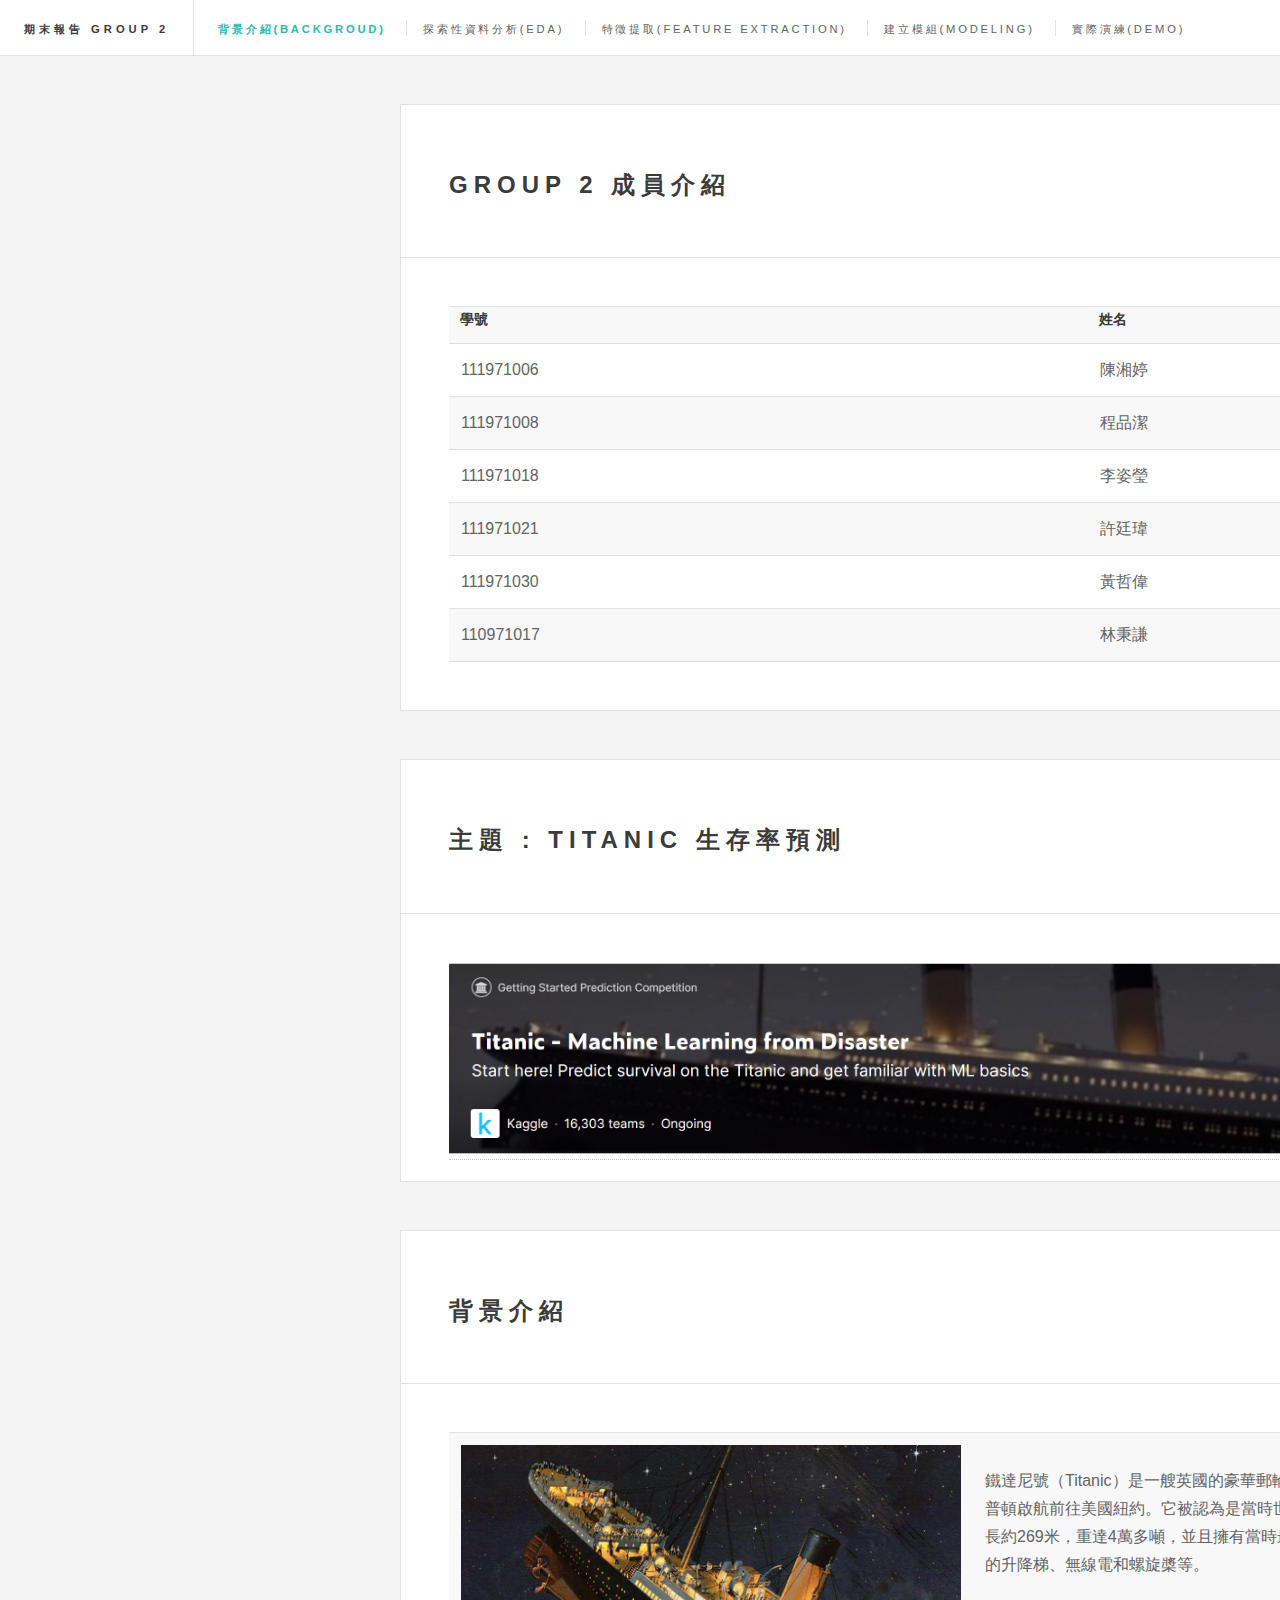
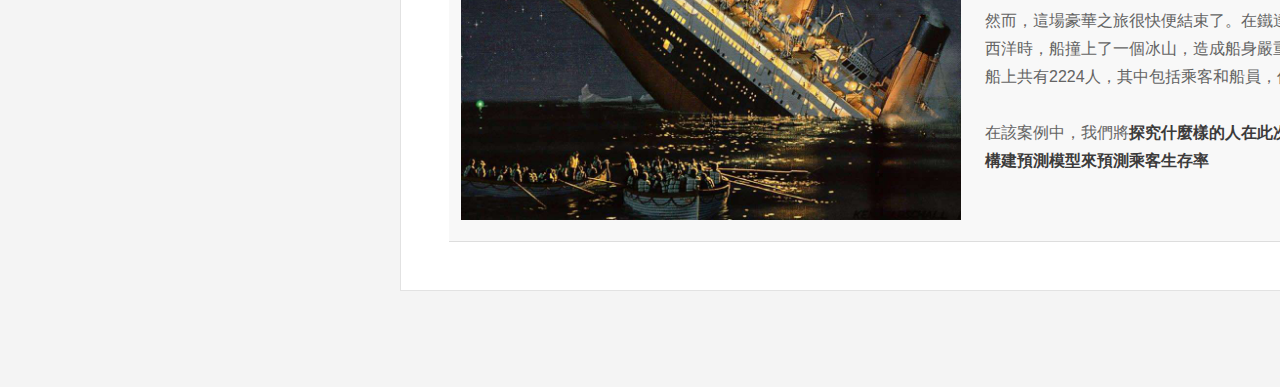
==== finalReport/index.html @ 17efcdc1 "temp save" ====
<!DOCTYPE HTML>
<!--
	Future Imperfect by HTML5 UP
	html5up.net | @ajlkn
	Free for personal and commercial use under the CCA 3.0 license (html5up.net/license)
	https://html5up.net/future-imperfect
-->
<html>
	<head>
		<title>Data Science Final Project</title>
		<meta charset="utf-8" />
		<meta name="viewport" content="width=device-width, initial-scale=1, user-scalable=no" />
		<link rel="stylesheet" href="assets/css/main.css" />
	</head>
	<body class="is-preload">
		<!-- Wrapper -->
			<div id="wrapper">
				<!-- Header -->
					<header id="header">
						<h1><a href="#">期末報告 Group 2</a></h1>
						<nav class="links">
							<ul>
								<li><a href="index.html" class="selected">背景介紹(Backgroud)</a></li>
								<li><a href="eda.html">探索性資料分析(EDA)</a></li>
								<li><a href="feature.html">特徵提取(Feature extraction)</a></li>
								<li><a href="model.html">建立模組(Modeling)</a></li>
								<li><a href="demo.html">實際演練(Demo)</a></li>
								<li><a href="reference.html">參考資料(Reference)</a></li>
							</ul>
						</nav>
					</header>
				<!-- Main -->
				<div id="main" style="margin-left: 22em;">
					<a name="Section1"></a>
					<article class="post">
						<header>
							<div class="title">
								<h2>Group 2 成員介紹</h2>
							</div>
						</header>
						<table>
							<tbody>
								<tr><th><b>學號</b></th><th><b>姓名</b></th></tr>
								<tr>
								<td>111971006</td>
								<td>陳湘婷</td>
								</tr>
								<tr>
								<td>111971008</td>
								<td>程品潔</td>
								</tr>
								<tr>
								<td>111971018</td>
								<td>李姿瑩</td>
								</tr>
								<tr>
								<td>111971021</td>
								<td>許廷瑋</td>
								</tr>
								<tr>
								<td>111971030</td>
								<td>黃哲偉</td>
								</tr>
								<tr>
								<td>110971017</td>
								<td>林秉謙</td>
								</tr>
							</tbody>
						</table>
					</article>
					<a name="Section2"></a>
					<article class="post">
						<header>
							<div class="title">
								<h2>主題 : Titanic 生存率預測</b></h2>
							</div>
						</header>
						<a href="https://www.kaggle.com/c/titanic/data"><img src="images/dataset.png" alt="" style="width: 100%;"/></a>
					</article>
					<a name="Section3"></a>
					<article class="post">
						<header>
							<div class="title">
								<h2>背景介紹</h2>
							</div>
						</header>
						<table style="border: 0px;">
							<tr>
								<td>
									<img src="images/titanic.jpg" alt="" style="width: 500px;"/>
								</td>
								<td style="vertical-align: middle;">
									<p>鐵達尼號（Titanic）是一艘英國的豪華郵輪，於1912年4月10日從英國南安普頓啟航前往美國紐約。它被認為是當時世界上最大、最先進的郵輪之一，長約269米，重達4萬多噸，並且擁有當時最先進的船舶技術，包括電力驅動的升降梯、無線電和螺旋槳等。<br/><br/>
										然而，這場豪華之旅很快便結束了。在鐵達尼號於4月14日深夜航行至北大西洋時，船撞上了一個冰山，造成船身嚴重受損，最終導致鐵達尼號沉沒。船上共有2224人，其中包括乘客和船員，但只有710人幸存下來。<br/><br/>
										在該案例中，我們將<b>探究什麼樣的人在此次海難中倖存的幾率更高，並通過構建預測模型來預測乘客生存率</b></p>
								</td>
							</tr>
						</table>
					</article>
				</div>
				<!-- Sidebar -->
				<section id="sidebar" style="position: fixed;left: 6em;">
					<!-- Posts List -->
						<section>
							<ul class="posts">
								<li>
									<article><header><h3><a href="#Section1">成員介紹</a></h3></header></article>
								</li>
								<li>
									<article><header><h3><a href="#Section2">主題</a></h3></header></article>
								</li>
								<li>
									<article><header><h3><a href="#Section3">背景介紹</a></h3></header></article>
								</li>
							</ul>
						</section>
				</section>
			</div>
	</body>

</html>
---- finalReport/assets/css/main.css ----
html, body, div, span, applet, object,
iframe, h1, h2, h3, h4, h5, h6, p, blockquote,
pre, a, abbr, acronym, address, big, cite,
code, del, dfn, em, img, ins, kbd, q, s, samp,
small, strike, strong, sub, sup, tt, var, b,
u, i, center, dl, dt, dd, ol, ul, li, fieldset,
form, label, legend, table, caption, tbody,
tfoot, thead, tr, th, td, article, aside,
canvas, details, embed, figure, figcaption,
footer, header, hgroup, menu, nav, output, ruby,
section, summary, time, mark, audio, video {
	margin: 0;
	padding: 0;
	border: 0;
	font-size: 100%;
	font: inherit;
	vertical-align: baseline;}

article, aside, details, figcaption, figure,
footer, header, hgroup, menu, nav, section {
	display: block;}

body {
	line-height: 1;
}

ol, ul {
	list-style: none;
}

blockquote, q {
	quotes: none;
}

	blockquote:before, blockquote:after, q:before, q:after {
		content: '';
		content: none;
	}

table {
	border-collapse: collapse;
	border-spacing: 0;
}

body {
	-webkit-text-size-adjust: none;
}

mark {
	background-color: transparent;
	color: inherit;
}

input::-moz-focus-inner {
	border: 0;
	padding: 0;
}

input, select, textarea {
	-moz-appearance: none;
	-webkit-appearance: none;
	-ms-appearance: none;
	appearance: none;
}

/* Basic */

	@-ms-viewport {
		width: device-width;
	}

	body {
		-ms-overflow-style: scrollbar;
	}

	@media screen and (max-width: 480px) {

		html, body {
			min-width: 320px;
		}

	}

	html {
		box-sizing: border-box;
	}

	*, *:before, *:after {
		box-sizing: inherit;
	}

	body {
		background: #f4f4f4;
	}

		body.is-preload *, body.is-preload *:before, body.is-preload *:after {
			-moz-animation: none !important;
			-webkit-animation: none !important;
			-ms-animation: none !important;
			animation: none !important;
			-moz-transition: none !important;
			-webkit-transition: none !important;
			-ms-transition: none !important;
			transition: none !important;
		}

/* Type */

	body, input, select, textarea {
		color: #646464;
		font-family: "Source Sans Pro", Helvetica, sans-serif;
		font-size: 14pt;
		font-weight: 400;
		line-height: 1.75;
	}

		@media screen and (max-width: 1680px) {

			body, input, select, textarea {
				font-size: 12pt;
			}

		}

		@media screen and (max-width: 1280px) {

			body, input, select, textarea {
				font-size: 12pt;
			}

		}

		@media screen and (max-width: 980px) {

			body, input, select, textarea {
				font-size: 12pt;
			}

		}

		@media screen and (max-width: 736px) {

			body, input, select, textarea {
				font-size: 12pt;
			}

		}

		@media screen and (max-width: 480px) {

			body, input, select, textarea {
				font-size: 12pt;
			}

		}

	a {
		-moz-transition: color 0.2s ease, border-bottom-color 0.2s ease;
		-webkit-transition: color 0.2s ease, border-bottom-color 0.2s ease;
		-ms-transition: color 0.2s ease, border-bottom-color 0.2s ease;
		transition: color 0.2s ease, border-bottom-color 0.2s ease;
		border-bottom: dotted 1px rgba(160, 160, 160, 0.65);
		color: inherit;
		text-decoration: none;
	}

		a:before {
			-moz-transition: color 0.2s ease;
			-webkit-transition: color 0.2s ease;
			-ms-transition: color 0.2s ease;
			transition: color 0.2s ease;
		}

		a:hover {
			border-bottom-color: transparent;
			color: #2ebaae !important;
		}

			a:hover:before {
				color: #2ebaae !important;
			}

	strong, b {
		color: #3c3b3b;
		font-weight: 700;
	}

	em, i {
		font-style: italic;
	}

	p {
		margin: 0 0 2em 0;
	}

	h1, h2, h3, h4, h5, h6 {
		color: #3c3b3b;
		font-family: "Raleway", Helvetica, sans-serif;
		font-weight: 800;
		letter-spacing: 0.25em;
		line-height: 1.65;
		margin: 0 0 1em 0;
		text-transform: uppercase;
	}

		h1 a, h2 a, h3 a, h4 a, h5 a, h6 a {
			color: inherit;
			border-bottom: 0;
		}

	h2 {
		font-size: 1.1em;
	}

	h3 {
		font-size: 0.9em;
	}

	h4 {
		font-size: 0.7em;
	}

	h5 {
		font-size: 0.7em;
	}

	h6 {
		font-size: 0.7em;
	}

	sub {
		font-size: 0.8em;
		position: relative;
		top: 0.5em;
	}

	sup {
		font-size: 0.8em;
		position: relative;
		top: -0.5em;
	}

	blockquote {
		border-left: solid 4px rgba(160, 160, 160, 0.3);
		font-style: italic;
		margin: 0 0 2em 0;
		padding: 0.5em 0 0.5em 2em;
	}

	code {
		background: rgba(160, 160, 160, 0.075);
		border: solid 1px rgba(160, 160, 160, 0.3);
		font-family: "Courier New", monospace;
		font-size: 0.9em;
		margin: 0 0.25em;
		padding: 0.25em 0.65em;
	}

	pre {
		-webkit-overflow-scrolling: touch;
		font-family: "Courier New", monospace;
		font-size: 0.9em;
		margin: 0 0 2em 0;
	}

		pre code {
			display: block;
			line-height: 1.75em;
			padding: 1em 1.5em;
			overflow-x: auto;
		}

	hr {
		border: 0;
		border-bottom: solid 1px rgba(160, 160, 160, 0.3);
		margin: 2em 0;
	}

		hr.major {
			margin: 3em 0;
		}

	.align-left {
		text-align: left;
	}

	.align-center {
		text-align: center;
	}

	.align-right {
		text-align: right;
	}

/* Row */

	.row {
		display: flex;
		flex-wrap: wrap;
		box-sizing: border-box;
		align-items: stretch;
	}

		.row > * {
			box-sizing: border-box;
		}

		.row.gtr-uniform > * > :last-child {
			margin-bottom: 0;
		}

		.row.aln-left {
			justify-content: flex-start;
		}

		.row.aln-center {
			justify-content: center;
		}

		.row.aln-right {
			justify-content: flex-end;
		}

		.row.aln-top {
			align-items: flex-start;
		}

		.row.aln-middle {
			align-items: center;
		}

		.row.aln-bottom {
			align-items: flex-end;
		}

		.row > .imp {
			order: -1;
		}

		.row > .col-1 {
			width: 8.33333%;
		}

		.row > .off-1 {
			margin-left: 8.33333%;
		}

		.row > .col-2 {
			width: 16.66667%;
		}

		.row > .off-2 {
			margin-left: 16.66667%;
		}

		.row > .col-3 {
			width: 25%;
		}

		.row > .off-3 {
			margin-left: 25%;
		}

		.row > .col-4 {
			width: 33.33333%;
		}

		.row > .off-4 {
			margin-left: 33.33333%;
		}

		.row > .col-5 {
			width: 41.66667%;
		}

		.row > .off-5 {
			margin-left: 41.66667%;
		}

		.row > .col-6 {
			width: 50%;
		}

		.row > .off-6 {
			margin-left: 50%;
		}

		.row > .col-7 {
			width: 58.33333%;
		}

		.row > .off-7 {
			margin-left: 58.33333%;
		}

		.row > .col-8 {
			width: 66.66667%;
		}

		.row > .off-8 {
			margin-left: 66.66667%;
		}

		.row > .col-9 {
			width: 75%;
		}

		.row > .off-9 {
			margin-left: 75%;
		}

		.row > .col-10 {
			width: 83.33333%;
		}

		.row > .off-10 {
			margin-left: 83.33333%;
		}

		.row > .col-11 {
			width: 91.66667%;
		}

		.row > .off-11 {
			margin-left: 91.66667%;
		}

		.row > .col-12 {
			width: 100%;
		}

		.row > .off-12 {
			margin-left: 100%;
		}

		.row.gtr-0 {
			margin-top: 0;
			margin-left: 0em;
		}

			.row.gtr-0 > * {
				padding: 0 0 0 0em;
			}

			.row.gtr-0.gtr-uniform {
				margin-top: 0em;
			}

				.row.gtr-0.gtr-uniform > * {
					padding-top: 0em;
				}

		.row.gtr-25 {
			margin-top: 0;
			margin-left: -0.25em;
		}

			.row.gtr-25 > * {
				padding: 0 0 0 0.25em;
			}

			.row.gtr-25.gtr-uniform {
				margin-top: -0.25em;
			}

				.row.gtr-25.gtr-uniform > * {
					padding-top: 0.25em;
				}

		.row.gtr-50 {
			margin-top: 0;
			margin-left: -0.5em;
		}

			.row.gtr-50 > * {
				padding: 0 0 0 0.5em;
			}

			.row.gtr-50.gtr-uniform {
				margin-top: -0.5em;
			}

				.row.gtr-50.gtr-uniform > * {
					padding-top: 0.5em;
				}

		.row {
			margin-top: 0;
			margin-left: -1em;
		}

			.row > * {
				padding: 0 0 0 1em;
			}

			.row.gtr-uniform {
				margin-top: -1em;
			}

				.row.gtr-uniform > * {
					padding-top: 1em;
				}

		.row.gtr-150 {
			margin-top: 0;
			margin-left: -1.5em;
		}

			.row.gtr-150 > * {
				padding: 0 0 0 1.5em;
			}

			.row.gtr-150.gtr-uniform {
				margin-top: -1.5em;
			}

				.row.gtr-150.gtr-uniform > * {
					padding-top: 1.5em;
				}

		.row.gtr-200 {
			margin-top: 0;
			margin-left: -2em;
		}

			.row.gtr-200 > * {
				padding: 0 0 0 2em;
			}

			.row.gtr-200.gtr-uniform {
				margin-top: -2em;
			}

				.row.gtr-200.gtr-uniform > * {
					padding-top: 2em;
				}

		@media screen and (max-width: 1680px) {

			.row {
				display: flex;
				flex-wrap: wrap;
				box-sizing: border-box;
				align-items: stretch;
			}

				.row > * {
					box-sizing: border-box;
				}

				.row.gtr-uniform > * > :last-child {
					margin-bottom: 0;
				}

				.row.aln-left {
					justify-content: flex-start;
				}

				.row.aln-center {
					justify-content: center;
				}

				.row.aln-right {
					justify-content: flex-end;
				}

				.row.aln-top {
					align-items: flex-start;
				}

				.row.aln-middle {
					align-items: center;
				}

				.row.aln-bottom {
					align-items: flex-end;
				}

				.row > .imp-xlarge {
					order: -1;
				}

				.row > .col-1-xlarge {
					width: 8.33333%;
				}

				.row > .off-1-xlarge {
					margin-left: 8.33333%;
				}

				.row > .col-2-xlarge {
					width: 16.66667%;
				}

				.row > .off-2-xlarge {
					margin-left: 16.66667%;
				}

				.row > .col-3-xlarge {
					width: 25%;
				}

				.row > .off-3-xlarge {
					margin-left: 25%;
				}

				.row > .col-4-xlarge {
					width: 33.33333%;
				}

				.row > .off-4-xlarge {
					margin-left: 33.33333%;
				}

				.row > .col-5-xlarge {
					width: 41.66667%;
				}

				.row > .off-5-xlarge {
					margin-left: 41.66667%;
				}

				.row > .col-6-xlarge {
					width: 50%;
				}

				.row > .off-6-xlarge {
					margin-left: 50%;
				}

				.row > .col-7-xlarge {
					width: 58.33333%;
				}

				.row > .off-7-xlarge {
					margin-left: 58.33333%;
				}

				.row > .col-8-xlarge {
					width: 66.66667%;
				}

				.row > .off-8-xlarge {
					margin-left: 66.66667%;
				}

				.row > .col-9-xlarge {
					width: 75%;
				}

				.row > .off-9-xlarge {
					margin-left: 75%;
				}

				.row > .col-10-xlarge {
					width: 83.33333%;
				}

				.row > .off-10-xlarge {
					margin-left: 83.33333%;
				}

				.row > .col-11-xlarge {
					width: 91.66667%;
				}

				.row > .off-11-xlarge {
					margin-left: 91.66667%;
				}

				.row > .col-12-xlarge {
					width: 100%;
				}

				.row > .off-12-xlarge {
					margin-left: 100%;
				}

				.row.gtr-0 {
					margin-top: 0;
					margin-left: 0em;
				}

					.row.gtr-0 > * {
						padding: 0 0 0 0em;
					}

					.row.gtr-0.gtr-uniform {
						margin-top: 0em;
					}

						.row.gtr-0.gtr-uniform > * {
							padding-top: 0em;
						}

				.row.gtr-25 {
					margin-top: 0;
					margin-left: -0.25em;
				}

					.row.gtr-25 > * {
						padding: 0 0 0 0.25em;
					}

					.row.gtr-25.gtr-uniform {
						margin-top: -0.25em;
					}

						.row.gtr-25.gtr-uniform > * {
							padding-top: 0.25em;
						}

				.row.gtr-50 {
					margin-top: 0;
					margin-left: -0.5em;
				}

					.row.gtr-50 > * {
						padding: 0 0 0 0.5em;
					}

					.row.gtr-50.gtr-uniform {
						margin-top: -0.5em;
					}

						.row.gtr-50.gtr-uniform > * {
							padding-top: 0.5em;
						}

				.row {
					margin-top: 0;
					margin-left: -1em;
				}

					.row > * {
						padding: 0 0 0 1em;
					}

					.row.gtr-uniform {
						margin-top: -1em;
					}

						.row.gtr-uniform > * {
							padding-top: 1em;
						}

				.row.gtr-150 {
					margin-top: 0;
					margin-left: -1.5em;
				}

					.row.gtr-150 > * {
						padding: 0 0 0 1.5em;
					}

					.row.gtr-150.gtr-uniform {
						margin-top: -1.5em;
					}

						.row.gtr-150.gtr-uniform > * {
							padding-top: 1.5em;
						}

				.row.gtr-200 {
					margin-top: 0;
					margin-left: -2em;
				}

					.row.gtr-200 > * {
						padding: 0 0 0 2em;
					}

					.row.gtr-200.gtr-uniform {
						margin-top: -2em;
					}

						.row.gtr-200.gtr-uniform > * {
							padding-top: 2em;
						}

		}

		@media screen and (max-width: 1280px) {

			.row {
				display: flex;
				flex-wrap: wrap;
				box-sizing: border-box;
				align-items: stretch;
			}

				.row > * {
					box-sizing: border-box;
				}

				.row.gtr-uniform > * > :last-child {
					margin-bottom: 0;
				}

				.row.aln-left {
					justify-content: flex-start;
				}

				.row.aln-center {
					justify-content: center;
				}

				.row.aln-right {
					justify-content: flex-end;
				}

				.row.aln-top {
					align-items: flex-start;
				}

				.row.aln-middle {
					align-items: center;
				}

				.row.aln-bottom {
					align-items: flex-end;
				}

				.row > .imp-large {
					order: -1;
				}

				.row > .col-1-large {
					width: 8.33333%;
				}

				.row > .off-1-large {
					margin-left: 8.33333%;
				}

				.row > .col-2-large {
					width: 16.66667%;
				}

				.row > .off-2-large {
					margin-left: 16.66667%;
				}

				.row > .col-3-large {
					width: 25%;
				}

				.row > .off-3-large {
					margin-left: 25%;
				}

				.row > .col-4-large {
					width: 33.33333%;
				}

				.row > .off-4-large {
					margin-left: 33.33333%;
				}

				.row > .col-5-large {
					width: 41.66667%;
				}

				.row > .off-5-large {
					margin-left: 41.66667%;
				}

				.row > .col-6-large {
					width: 50%;
				}

				.row > .off-6-large {
					margin-left: 50%;
				}

				.row > .col-7-large {
					width: 58.33333%;
				}

				.row > .off-7-large {
					margin-left: 58.33333%;
				}

				.row > .col-8-large {
					width: 66.66667%;
				}

				.row > .off-8-large {
					margin-left: 66.66667%;
				}

				.row > .col-9-large {
					width: 75%;
				}

				.row > .off-9-large {
					margin-left: 75%;
				}

				.row > .col-10-large {
					width: 83.33333%;
				}

				.row > .off-10-large {
					margin-left: 83.33333%;
				}

				.row > .col-11-large {
					width: 91.66667%;
				}

				.row > .off-11-large {
					margin-left: 91.66667%;
				}

				.row > .col-12-large {
					width: 100%;
				}

				.row > .off-12-large {
					margin-left: 100%;
				}

				.row.gtr-0 {
					margin-top: 0;
					margin-left: 0em;
				}

					.row.gtr-0 > * {
						padding: 0 0 0 0em;
					}

					.row.gtr-0.gtr-uniform {
						margin-top: 0em;
					}

						.row.gtr-0.gtr-uniform > * {
							padding-top: 0em;
						}

				.row.gtr-25 {
					margin-top: 0;
					margin-left: -0.25em;
				}

					.row.gtr-25 > * {
						padding: 0 0 0 0.25em;
					}

					.row.gtr-25.gtr-uniform {
						margin-top: -0.25em;
					}

						.row.gtr-25.gtr-uniform > * {
							padding-top: 0.25em;
						}

				.row.gtr-50 {
					margin-top: 0;
					margin-left: -0.5em;
				}

					.row.gtr-50 > * {
						padding: 0 0 0 0.5em;
					}

					.row.gtr-50.gtr-uniform {
						margin-top: -0.5em;
					}

						.row.gtr-50.gtr-uniform > * {
							padding-top: 0.5em;
						}

				.row {
					margin-top: 0;
					margin-left: -1em;
				}

					.row > * {
						padding: 0 0 0 1em;
					}

					.row.gtr-uniform {
						margin-top: -1em;
					}

						.row.gtr-uniform > * {
							padding-top: 1em;
						}

				.row.gtr-150 {
					margin-top: 0;
					margin-left: -1.5em;
				}

					.row.gtr-150 > * {
						padding: 0 0 0 1.5em;
					}

					.row.gtr-150.gtr-uniform {
						margin-top: -1.5em;
					}

						.row.gtr-150.gtr-uniform > * {
							padding-top: 1.5em;
						}

				.row.gtr-200 {
					margin-top: 0;
					margin-left: -2em;
				}

					.row.gtr-200 > * {
						padding: 0 0 0 2em;
					}

					.row.gtr-200.gtr-uniform {
						margin-top: -2em;
					}

						.row.gtr-200.gtr-uniform > * {
							padding-top: 2em;
						}

		}

		@media screen and (max-width: 980px) {

			.row {
				display: flex;
				flex-wrap: wrap;
				box-sizing: border-box;
				align-items: stretch;
			}

				.row > * {
					box-sizing: border-box;
				}

				.row.gtr-uniform > * > :last-child {
					margin-bottom: 0;
				}

				.row.aln-left {
					justify-content: flex-start;
				}

				.row.aln-center {
					justify-content: center;
				}

				.row.aln-right {
					justify-content: flex-end;
				}

				.row.aln-top {
					align-items: flex-start;
				}

				.row.aln-middle {
					align-items: center;
				}

				.row.aln-bottom {
					align-items: flex-end;
				}

				.row > .imp-medium {
					order: -1;
				}

				.row > .col-1-medium {
					width: 8.33333%;
				}

				.row > .off-1-medium {
					margin-left: 8.33333%;
				}

				.row > .col-2-medium {
					width: 16.66667%;
				}

				.row > .off-2-medium {
					margin-left: 16.66667%;
				}

				.row > .col-3-medium {
					width: 25%;
				}

				.row > .off-3-medium {
					margin-left: 25%;
				}

				.row > .col-4-medium {
					width: 33.33333%;
				}

				.row > .off-4-medium {
					margin-left: 33.33333%;
				}

				.row > .col-5-medium {
					width: 41.66667%;
				}

				.row > .off-5-medium {
					margin-left: 41.66667%;
				}

				.row > .col-6-medium {
					width: 50%;
				}

				.row > .off-6-medium {
					margin-left: 50%;
				}

				.row > .col-7-medium {
					width: 58.33333%;
				}

				.row > .off-7-medium {
					margin-left: 58.33333%;
				}

				.row > .col-8-medium {
					width: 66.66667%;
				}

				.row > .off-8-medium {
					margin-left: 66.66667%;
				}

				.row > .col-9-medium {
					width: 75%;
				}

				.row > .off-9-medium {
					margin-left: 75%;
				}

				.row > .col-10-medium {
					width: 83.33333%;
				}

				.row > .off-10-medium {
					margin-left: 83.33333%;
				}

				.row > .col-11-medium {
					width: 91.66667%;
				}

				.row > .off-11-medium {
					margin-left: 91.66667%;
				}

				.row > .col-12-medium {
					width: 100%;
				}

				.row > .off-12-medium {
					margin-left: 100%;
				}

				.row.gtr-0 {
					margin-top: 0;
					margin-left: 0em;
				}

					.row.gtr-0 > * {
						padding: 0 0 0 0em;
					}

					.row.gtr-0.gtr-uniform {
						margin-top: 0em;
					}

						.row.gtr-0.gtr-uniform > * {
							padding-top: 0em;
						}

				.row.gtr-25 {
					margin-top: 0;
					margin-left: -0.25em;
				}

					.row.gtr-25 > * {
						padding: 0 0 0 0.25em;
					}

					.row.gtr-25.gtr-uniform {
						margin-top: -0.25em;
					}

						.row.gtr-25.gtr-uniform > * {
							padding-top: 0.25em;
						}

				.row.gtr-50 {
					margin-top: 0;
					margin-left: -0.5em;
				}

					.row.gtr-50 > * {
						padding: 0 0 0 0.5em;
					}

					.row.gtr-50.gtr-uniform {
						margin-top: -0.5em;
					}

						.row.gtr-50.gtr-uniform > * {
							padding-top: 0.5em;
						}

				.row {
					margin-top: 0;
					margin-left: -1em;
				}

					.row > * {
						padding: 0 0 0 1em;
					}

					.row.gtr-uniform {
						margin-top: -1em;
					}

						.row.gtr-uniform > * {
							padding-top: 1em;
						}

				.row.gtr-150 {
					margin-top: 0;
					margin-left: -1.5em;
				}

					.row.gtr-150 > * {
						padding: 0 0 0 1.5em;
					}

					.row.gtr-150.gtr-uniform {
						margin-top: -1.5em;
					}

						.row.gtr-150.gtr-uniform > * {
							padding-top: 1.5em;
						}

				.row.gtr-200 {
					margin-top: 0;
					margin-left: -2em;
				}

					.row.gtr-200 > * {
						padding: 0 0 0 2em;
					}

					.row.gtr-200.gtr-uniform {
						margin-top: -2em;
					}

						.row.gtr-200.gtr-uniform > * {
							padding-top: 2em;
						}

		}

		@media screen and (max-width: 736px) {

			.row {
				display: flex;
				flex-wrap: wrap;
				box-sizing: border-box;
				align-items: stretch;
			}

				.row > * {
					box-sizing: border-box;
				}

				.row.gtr-uniform > * > :last-child {
					margin-bottom: 0;
				}

				.row.aln-left {
					justify-content: flex-start;
				}

				.row.aln-center {
					justify-content: center;
				}

				.row.aln-right {
					justify-content: flex-end;
				}

				.row.aln-top {
					align-items: flex-start;
				}

				.row.aln-middle {
					align-items: center;
				}

				.row.aln-bottom {
					align-items: flex-end;
				}

				.row > .imp-small {
					order: -1;
				}

				.row > .col-1-small {
					width: 8.33333%;
				}

				.row > .off-1-small {
					margin-left: 8.33333%;
				}

				.row > .col-2-small {
					width: 16.66667%;
				}

				.row > .off-2-small {
					margin-left: 16.66667%;
				}

				.row > .col-3-small {
					width: 25%;
				}

				.row > .off-3-small {
					margin-left: 25%;
				}

				.row > .col-4-small {
					width: 33.33333%;
				}

				.row > .off-4-small {
					margin-left: 33.33333%;
				}

				.row > .col-5-small {
					width: 41.66667%;
				}

				.row > .off-5-small {
					margin-left: 41.66667%;
				}

				.row > .col-6-small {
					width: 50%;
				}

				.row > .off-6-small {
					margin-left: 50%;
				}

				.row > .col-7-small {
					width: 58.33333%;
				}

				.row > .off-7-small {
					margin-left: 58.33333%;
				}

				.row > .col-8-small {
					width: 66.66667%;
				}

				.row > .off-8-small {
					margin-left: 66.66667%;
				}

				.row > .col-9-small {
					width: 75%;
				}

				.row > .off-9-small {
					margin-left: 75%;
				}

				.row > .col-10-small {
					width: 83.33333%;
				}

				.row > .off-10-small {
					margin-left: 83.33333%;
				}

				.row > .col-11-small {
					width: 91.66667%;
				}

				.row > .off-11-small {
					margin-left: 91.66667%;
				}

				.row > .col-12-small {
					width: 100%;
				}

				.row > .off-12-small {
					margin-left: 100%;
				}

				.row.gtr-0 {
					margin-top: 0;
					margin-left: 0em;
				}

					.row.gtr-0 > * {
						padding: 0 0 0 0em;
					}

					.row.gtr-0.gtr-uniform {
						margin-top: 0em;
					}

						.row.gtr-0.gtr-uniform > * {
							padding-top: 0em;
						}

				.row.gtr-25 {
					margin-top: 0;
					margin-left: -0.25em;
				}

					.row.gtr-25 > * {
						padding: 0 0 0 0.25em;
					}

					.row.gtr-25.gtr-uniform {
						margin-top: -0.25em;
					}

						.row.gtr-25.gtr-uniform > * {
							padding-top: 0.25em;
						}

				.row.gtr-50 {
					margin-top: 0;
					margin-left: -0.5em;
				}

					.row.gtr-50 > * {
						padding: 0 0 0 0.5em;
					}

					.row.gtr-50.gtr-uniform {
						margin-top: -0.5em;
					}

						.row.gtr-50.gtr-uniform > * {
							padding-top: 0.5em;
						}

				.row {
					margin-top: 0;
					margin-left: -1em;
				}

					.row > * {
						padding: 0 0 0 1em;
					}

					.row.gtr-uniform {
						margin-top: -1em;
					}

						.row.gtr-uniform > * {
							padding-top: 1em;
						}

				.row.gtr-150 {
					margin-top: 0;
					margin-left: -1.5em;
				}

					.row.gtr-150 > * {
						padding: 0 0 0 1.5em;
					}

					.row.gtr-150.gtr-uniform {
						margin-top: -1.5em;
					}

						.row.gtr-150.gtr-uniform > * {
							padding-top: 1.5em;
						}

				.row.gtr-200 {
					margin-top: 0;
					margin-left: -2em;
				}

					.row.gtr-200 > * {
						padding: 0 0 0 2em;
					}

					.row.gtr-200.gtr-uniform {
						margin-top: -2em;
					}

						.row.gtr-200.gtr-uniform > * {
							padding-top: 2em;
						}

		}

		@media screen and (max-width: 480px) {

			.row {
				display: flex;
				flex-wrap: wrap;
				box-sizing: border-box;
				align-items: stretch;
			}

				.row > * {
					box-sizing: border-box;
				}

				.row.gtr-uniform > * > :last-child {
					margin-bottom: 0;
				}

				.row.aln-left {
					justify-content: flex-start;
				}

				.row.aln-center {
					justify-content: center;
				}

				.row.aln-right {
					justify-content: flex-end;
				}

				.row.aln-top {
					align-items: flex-start;
				}

				.row.aln-middle {
					align-items: center;
				}

				.row.aln-bottom {
					align-items: flex-end;
				}

				.row > .imp-xsmall {
					order: -1;
				}

				.row > .col-1-xsmall {
					width: 8.33333%;
				}

				.row > .off-1-xsmall {
					margin-left: 8.33333%;
				}

				.row > .col-2-xsmall {
					width: 16.66667%;
				}

				.row > .off-2-xsmall {
					margin-left: 16.66667%;
				}

				.row > .col-3-xsmall {
					width: 25%;
				}

				.row > .off-3-xsmall {
					margin-left: 25%;
				}

				.row > .col-4-xsmall {
					width: 33.33333%;
				}

				.row > .off-4-xsmall {
					margin-left: 33.33333%;
				}

				.row > .col-5-xsmall {
					width: 41.66667%;
				}

				.row > .off-5-xsmall {
					margin-left: 41.66667%;
				}

				.row > .col-6-xsmall {
					width: 50%;
				}

				.row > .off-6-xsmall {
					margin-left: 50%;
				}

				.row > .col-7-xsmall {
					width: 58.33333%;
				}

				.row > .off-7-xsmall {
					margin-left: 58.33333%;
				}

				.row > .col-8-xsmall {
					width: 66.66667%;
				}

				.row > .off-8-xsmall {
					margin-left: 66.66667%;
				}

				.row > .col-9-xsmall {
					width: 75%;
				}

				.row > .off-9-xsmall {
					margin-left: 75%;
				}

				.row > .col-10-xsmall {
					width: 83.33333%;
				}

				.row > .off-10-xsmall {
					margin-left: 83.33333%;
				}

				.row > .col-11-xsmall {
					width: 91.66667%;
				}

				.row > .off-11-xsmall {
					margin-left: 91.66667%;
				}

				.row > .col-12-xsmall {
					width: 100%;
				}

				.row > .off-12-xsmall {
					margin-left: 100%;
				}

				.row.gtr-0 {
					margin-top: 0;
					margin-left: 0em;
				}

					.row.gtr-0 > * {
						padding: 0 0 0 0em;
					}

					.row.gtr-0.gtr-uniform {
						margin-top: 0em;
					}

						.row.gtr-0.gtr-uniform > * {
							padding-top: 0em;
						}

				.row.gtr-25 {
					margin-top: 0;
					margin-left: -0.25em;
				}

					.row.gtr-25 > * {
						padding: 0 0 0 0.25em;
					}

					.row.gtr-25.gtr-uniform {
						margin-top: -0.25em;
					}

						.row.gtr-25.gtr-uniform > * {
							padding-top: 0.25em;
						}

				.row.gtr-50 {
					margin-top: 0;
					margin-left: -0.5em;
				}

					.row.gtr-50 > * {
						padding: 0 0 0 0.5em;
					}

					.row.gtr-50.gtr-uniform {
						margin-top: -0.5em;
					}

						.row.gtr-50.gtr-uniform > * {
							padding-top: 0.5em;
						}

				.row {
					margin-top: 0;
					margin-left: -1em;
				}

					.row > * {
						padding: 0 0 0 1em;
					}

					.row.gtr-uniform {
						margin-top: -1em;
					}

						.row.gtr-uniform > * {
							padding-top: 1em;
						}

				.row.gtr-150 {
					margin-top: 0;
					margin-left: -1.5em;
				}

					.row.gtr-150 > * {
						padding: 0 0 0 1.5em;
					}

					.row.gtr-150.gtr-uniform {
						margin-top: -1.5em;
					}

						.row.gtr-150.gtr-uniform > * {
							padding-top: 1.5em;
						}

				.row.gtr-200 {
					margin-top: 0;
					margin-left: -2em;
				}

					.row.gtr-200 > * {
						padding: 0 0 0 2em;
					}

					.row.gtr-200.gtr-uniform {
						margin-top: -2em;
					}

						.row.gtr-200.gtr-uniform > * {
							padding-top: 2em;
						}

		}

/* Author */

	.author {
		display: -moz-flex;
		display: -webkit-flex;
		display: -ms-flex;
		display: flex;
		-moz-flex-direction: row;
		-webkit-flex-direction: row;
		-ms-flex-direction: row;
		flex-direction: row;
		-moz-align-items: center;
		-webkit-align-items: center;
		-ms-align-items: center;
		align-items: center;
		-moz-justify-content: -moz-flex-end;
		-webkit-justify-content: -webkit-flex-end;
		-ms-justify-content: -ms-flex-end;
		justify-content: flex-end;
		border-bottom: 0;
		font-family: "Raleway", Helvetica, sans-serif;
		font-size: 0.6em;
		font-weight: 400;
		letter-spacing: 0.25em;
		text-transform: uppercase;
		white-space: nowrap;
	}

		.author .name {
			-moz-transition: border-bottom-color 0.2s ease;
			-webkit-transition: border-bottom-color 0.2s ease;
			-ms-transition: border-bottom-color 0.2s ease;
			transition: border-bottom-color 0.2s ease;
			border-bottom: dotted 1px rgba(160, 160, 160, 0.65);
			display: block;
			margin: 0 1.5em 0 0;
		}

		.author img {
			border-radius: 100%;
			display: block;
			width: 4em;
		}

		.author:hover .name {
			border-bottom-color: transparent;
		}

/* Blurb */

	.blurb h2 {
		font-size: 0.8em;
		margin: 0 0 1.5em 0;
	}

	.blurb h3 {
		font-size: 0.7em;
	}

	.blurb p {
		font-size: 0.9em;
	}

/* Box */

	.box {
		border: solid 1px rgba(160, 160, 160, 0.3);
		margin-bottom: 2em;
		padding: 1.5em;
	}

		.box > :last-child,
		.box > :last-child > :last-child,
		.box > :last-child > :last-child > :last-child {
			margin-bottom: 0;
		}

		.box.alt {
			border: 0;
			border-radius: 0;
			padding: 0;
		}

/* Button */

	input[type="submit"],
	input[type="reset"],
	input[type="button"],
	button,
	.button {
		-moz-appearance: none;
		-webkit-appearance: none;
		-ms-appearance: none;
		appearance: none;
		-moz-transition: background-color 0.2s ease, box-shadow 0.2s ease, color 0.2s ease;
		-webkit-transition: background-color 0.2s ease, box-shadow 0.2s ease, color 0.2s ease;
		-ms-transition: background-color 0.2s ease, box-shadow 0.2s ease, color 0.2s ease;
		transition: background-color 0.2s ease, box-shadow 0.2s ease, color 0.2s ease;
		background-color: transparent;
		border: 0;
		box-shadow: inset 0 0 0 1px rgba(160, 160, 160, 0.3);
		color: #3c3b3b !important;
		cursor: pointer;
		display: inline-block;
		font-family: "Raleway", Helvetica, sans-serif;
		font-size: 0.6em;
		font-weight: 800;
		height: 4.8125em;
		letter-spacing: 0.25em;
		line-height: 4.8125em;
		padding: 0 2.5em;
		text-align: center;
		text-decoration: none;
		text-transform: uppercase;
		white-space: nowrap;
	}

		input[type="submit"]:hover,
		input[type="reset"]:hover,
		input[type="button"]:hover,
		button:hover,
		.button:hover {
			box-shadow: inset 0 0 0 1px #2ebaae;
			color: #2ebaae !important;
		}

			input[type="submit"]:hover:active,
			input[type="reset"]:hover:active,
			input[type="button"]:hover:active,
			button:hover:active,
			.button:hover:active {
				background-color: rgba(46, 186, 174, 0.05);
			}

		input[type="submit"]:before, input[type="submit"]:after,
		input[type="reset"]:before,
		input[type="reset"]:after,
		input[type="button"]:before,
		input[type="button"]:after,
		button:before,
		button:after,
		.button:before,
		.button:after {
			color: #aaaaaa;
			position: relative;
		}

		input[type="submit"]:before,
		input[type="reset"]:before,
		input[type="button"]:before,
		button:before,
		.button:before {
			left: -1em;
			padding: 0 0 0 0.75em;
		}

		input[type="submit"]:after,
		input[type="reset"]:after,
		input[type="button"]:after,
		button:after,
		.button:after {
			left: 1em;
			padding: 0 0.75em 0 0;
		}

		input[type="submit"].fit,
		input[type="reset"].fit,
		input[type="button"].fit,
		button.fit,
		.button.fit {
			width: 100%;
		}

		input[type="submit"].large,
		input[type="reset"].large,
		input[type="button"].large,
		button.large,
		.button.large {
			font-size: 0.7em;
			padding: 0 3em;
		}

		input[type="submit"].small,
		input[type="reset"].small,
		input[type="button"].small,
		button.small,
		.button.small {
			font-size: 0.5em;
		}

		input[type="submit"].disabled, input[type="submit"]:disabled,
		input[type="reset"].disabled,
		input[type="reset"]:disabled,
		input[type="button"].disabled,
		input[type="button"]:disabled,
		button.disabled,
		button:disabled,
		.button.disabled,
		.button:disabled {
			pointer-events: none;
			color: rgba(160, 160, 160, 0.3) !important;
		}

			input[type="submit"].disabled:before, input[type="submit"]:disabled:before,
			input[type="reset"].disabled:before,
			input[type="reset"]:disabled:before,
			input[type="button"].disabled:before,
			input[type="button"]:disabled:before,
			button.disabled:before,
			button:disabled:before,
			.button.disabled:before,
			.button:disabled:before {
				color: rgba(160, 160, 160, 0.3) !important;
			}

/* Form */

	form {
		margin: 0 0 2em 0;
	}

		form.search {
			text-decoration: none;
			position: relative;
		}

			form.search:before {
				-moz-osx-font-smoothing: grayscale;
				-webkit-font-smoothing: antialiased;
				display: inline-block;
				font-style: normal;
				font-variant: normal;
				text-rendering: auto;
				line-height: 1;
				text-transform: none !important;
				font-family: 'Font Awesome 5 Free';
				font-weight: 900;
			}

			form.search:before {
				color: #aaaaaa;
				content: '\f002';
				display: block;
				height: 2.75em;
				left: 0;
				line-height: 2.75em;
				position: absolute;
				text-align: center;
				top: 0;
				width: 2.5em;
			}

			form.search > input:first-child {
				padding-left: 2.5em;
			}

	label {
		color: #3c3b3b;
		display: block;
		font-size: 0.9em;
		font-weight: 700;
		margin: 0 0 1em 0;
	}

	input[type="text"],
	input[type="password"],
	input[type="email"],
	input[type="tel"],
	select,
	textarea {
		-moz-appearance: none;
		-webkit-appearance: none;
		-ms-appearance: none;
		appearance: none;
		background: rgba(160, 160, 160, 0.075);
		border: none;
		border: solid 1px rgba(160, 160, 160, 0.3);
		border-radius: 0;
		color: inherit;
		display: block;
		outline: 0;
		padding: 0 1em;
		text-decoration: none;
		width: 100%;
	}

		input[type="text"]:invalid,
		input[type="password"]:invalid,
		input[type="email"]:invalid,
		input[type="tel"]:invalid,
		select:invalid,
		textarea:invalid {
			box-shadow: none;
		}

		input[type="text"]:focus,
		input[type="password"]:focus,
		input[type="email"]:focus,
		input[type="tel"]:focus,
		select:focus,
		textarea:focus {
			border-color: #2ebaae;
			box-shadow: inset 0 0 0 1px #2ebaae;
		}

	.select-wrapper {
		text-decoration: none;
		display: block;
		position: relative;
	}

		.select-wrapper:before {
			-moz-osx-font-smoothing: grayscale;
			-webkit-font-smoothing: antialiased;
			display: inline-block;
			font-style: normal;
			font-variant: normal;
			text-rendering: auto;
			line-height: 1;
			text-transform: none !important;
			font-family: 'Font Awesome 5 Free';
			font-weight: 900;
		}

		.select-wrapper:before {
			color: rgba(160, 160, 160, 0.3);
			content: '\f078';
			display: block;
			height: 2.75em;
			line-height: 2.75em;
			pointer-events: none;
			position: absolute;
			right: 0;
			text-align: center;
			top: 0;
			width: 2.75em;
		}

		.select-wrapper select::-ms-expand {
			display: none;
		}

	select {
		background-image: url("data:image/svg+xml;charset=utf8,%3Csvg xmlns='http://www.w3.org/2000/svg' width='40' height='40' preserveAspectRatio='none' viewBox='0 0 40 40'%3E%3Cpath d='M9.4,12.3l10.4,10.4l10.4-10.4c0.2-0.2,0.5-0.4,0.9-0.4c0.3,0,0.6,0.1,0.9,0.4l3.3,3.3c0.2,0.2,0.4,0.5,0.4,0.9 c0,0.4-0.1,0.6-0.4,0.9L20.7,31.9c-0.2,0.2-0.5,0.4-0.9,0.4c-0.3,0-0.6-0.1-0.9-0.4L4.3,17.3c-0.2-0.2-0.4-0.5-0.4-0.9 c0-0.4,0.1-0.6,0.4-0.9l3.3-3.3c0.2-0.2,0.5-0.4,0.9-0.4S9.1,12.1,9.4,12.3z' fill='rgba(160, 160, 160, 0.3)' /%3E%3C/svg%3E");
		background-size: 1.25rem;
		background-repeat: no-repeat;
		background-position: calc(100% - 1rem) center;
		height: 2.75em;
		padding-right: 2.75em;
		text-overflow: ellipsis;
	}

		select option {
			color: #3c3b3b;
			background: #ffffff;
		}

		select:focus::-ms-value {
			background-color: transparent;
		}

		select::-ms-expand {
			display: none;
		}

	input[type="text"],
	input[type="password"],
	input[type="email"],
	select {
		height: 2.75em;
	}

	textarea {
		padding: 0.75em 1em;
	}

	input[type="checkbox"],
	input[type="radio"] {
		-moz-appearance: none;
		-webkit-appearance: none;
		-ms-appearance: none;
		appearance: none;
		display: block;
		float: left;
		margin-right: -2em;
		opacity: 0;
		width: 1em;
		z-index: -1;
	}

		input[type="checkbox"] + label,
		input[type="radio"] + label {
			text-decoration: none;
			color: #646464;
			cursor: pointer;
			display: inline-block;
			font-size: 1em;
			font-weight: 400;
			padding-left: 2.4em;
			padding-right: 0.75em;
			position: relative;
		}

			input[type="checkbox"] + label:before,
			input[type="radio"] + label:before {
				-moz-osx-font-smoothing: grayscale;
				-webkit-font-smoothing: antialiased;
				display: inline-block;
				font-style: normal;
				font-variant: normal;
				text-rendering: auto;
				line-height: 1;
				text-transform: none !important;
				font-family: 'Font Awesome 5 Free';
				font-weight: 900;
			}

			input[type="checkbox"] + label:before,
			input[type="radio"] + label:before {
				background: rgba(160, 160, 160, 0.075);
				border: solid 1px rgba(160, 160, 160, 0.3);
				content: '';
				display: inline-block;
				font-size: 0.8em;
				height: 2.0625em;
				left: 0;
				line-height: 2.0625em;
				position: absolute;
				text-align: center;
				top: 0;
				width: 2.0625em;
			}

		input[type="checkbox"]:checked + label:before,
		input[type="radio"]:checked + label:before {
			background: #3c3b3b;
			border-color: #3c3b3b;
			color: #ffffff;
			content: '\f00c';
		}

		input[type="checkbox"]:focus + label:before,
		input[type="radio"]:focus + label:before {
			border-color: #2ebaae;
			box-shadow: 0 0 0 1px #2ebaae;
		}

	input[type="radio"] + label:before {
		border-radius: 100%;
	}

	::-webkit-input-placeholder {
		color: #aaaaaa !important;
		opacity: 1.0;
	}

	:-moz-placeholder {
		color: #aaaaaa !important;
		opacity: 1.0;
	}

	::-moz-placeholder {
		color: #aaaaaa !important;
		opacity: 1.0;
	}

	:-ms-input-placeholder {
		color: #aaaaaa !important;
		opacity: 1.0;
	}

/* Icon */

	.icon {
		text-decoration: none;
		border-bottom: none;
		position: relative;
	}

		.icon:before {
			-moz-osx-font-smoothing: grayscale;
			-webkit-font-smoothing: antialiased;
			display: inline-block;
			font-style: normal;
			font-variant: normal;
			text-rendering: auto;
			line-height: 1;
			text-transform: none !important;
			font-family: 'Font Awesome 5 Free';
			font-weight: 400;
		}

		.icon > .label {
			display: none;
		}

		.icon:before {
			line-height: inherit;
		}

		.icon.solid:before {
			font-weight: 900;
		}

		.icon.brands:before {
			font-family: 'Font Awesome 5 Brands';
		}

		.icon.suffix:before {
			float: right;
		}

/* Image */

	.image {
		border: 0;
		display: inline-block;
		position: relative;
	}

		.image img {
			display: block;
		}

		.image.left, .image.right {
			max-width: 40%;
		}

			.image.left img, .image.right img {
				width: 100%;
			}

		.image.left {
			float: left;
			padding: 0 1.5em 1em 0;
			top: 0.25em;
		}

		.image.right {
			float: right;
			padding: 0 0 1em 1.5em;
			top: 0.25em;
		}

		.image.fit {
			display: block;
			margin: 0 0 2em 0;
			width: 100%;
		}

			.image.fit img {
				width: 100%;
			}

		.image.featured {
			display: block;
			margin: 0 0 3em 0;
			width: 100%;
		}

			.image.featured img {
				width: 100%;
			}

			@media screen and (max-width: 736px) {

				.image.featured {
					margin: 0 0 1.5em 0;
				}

			}

		.image.main {
			display: block;
			margin: 0 0 3em 0;
			width: 100%;
		}

			.image.main img {
				width: 100%;
			}

/* List */

	ol {
		list-style: decimal;
		margin: 0 0 2em 0;
		padding-left: 1.25em;
	}

		ol li {
			padding-left: 0.25em;
		}

	ul {
		list-style: disc;
		margin: 0 0 2em 0;
		padding-left: 1em;
	}

		ul li {
			padding-left: 0.5em;
		}

		ul.alt {
			list-style: none;
			padding-left: 0;
		}

			ul.alt li {
				border-top: solid 1px rgba(160, 160, 160, 0.3);
				padding: 0.5em 0;
			}

				ul.alt li:first-child {
					border-top: 0;
					padding-top: 0;
				}

	dl {
		margin: 0 0 2em 0;
	}

		dl dt {
			display: block;
			font-weight: 700;
			margin: 0 0 1em 0;
		}

		dl dd {
			margin-left: 2em;
		}

/* Actions */

	ul.actions {
		display: -moz-flex;
		display: -webkit-flex;
		display: -ms-flex;
		display: flex;
		cursor: default;
		list-style: none;
		margin-left: -1em;
		padding-left: 0;
	}

		ul.actions li {
			padding: 0 0 0 1em;
			vertical-align: middle;
		}

		ul.actions.special {
			-moz-justify-content: center;
			-webkit-justify-content: center;
			-ms-justify-content: center;
			justify-content: center;
			width: 100%;
			margin-left: 0;
		}

			ul.actions.special li:first-child {
				padding-left: 0;
			}

		ul.actions.stacked {
			-moz-flex-direction: column;
			-webkit-flex-direction: column;
			-ms-flex-direction: column;
			flex-direction: column;
			margin-left: 0;
		}

			ul.actions.stacked li {
				padding: 1.3em 0 0 0;
			}

				ul.actions.stacked li:first-child {
					padding-top: 0;
				}

		ul.actions.fit {
			width: calc(100% + 1em);
		}

			ul.actions.fit li {
				-moz-flex-grow: 1;
				-webkit-flex-grow: 1;
				-ms-flex-grow: 1;
				flex-grow: 1;
				-moz-flex-shrink: 1;
				-webkit-flex-shrink: 1;
				-ms-flex-shrink: 1;
				flex-shrink: 1;
				width: 100%;
			}

				ul.actions.fit li > * {
					width: 100%;
				}

			ul.actions.fit.stacked {
				width: 100%;
			}

		@media screen and (max-width: 480px) {

			ul.actions:not(.fixed) {
				-moz-flex-direction: column;
				-webkit-flex-direction: column;
				-ms-flex-direction: column;
				flex-direction: column;
				margin-left: 0;
				width: 100% !important;
			}

				ul.actions:not(.fixed) li {
					-moz-flex-grow: 1;
					-webkit-flex-grow: 1;
					-ms-flex-grow: 1;
					flex-grow: 1;
					-moz-flex-shrink: 1;
					-webkit-flex-shrink: 1;
					-ms-flex-shrink: 1;
					flex-shrink: 1;
					padding: 1em 0 0 0;
					text-align: center;
					width: 100%;
				}

					ul.actions:not(.fixed) li > * {
						width: 100%;
					}

					ul.actions:not(.fixed) li:first-child {
						padding-top: 0;
					}

					ul.actions:not(.fixed) li input[type="submit"],
					ul.actions:not(.fixed) li input[type="reset"],
					ul.actions:not(.fixed) li input[type="button"],
					ul.actions:not(.fixed) li button,
					ul.actions:not(.fixed) li .button {
						width: 100%;
					}

						ul.actions:not(.fixed) li input[type="submit"].icon:before,
						ul.actions:not(.fixed) li input[type="reset"].icon:before,
						ul.actions:not(.fixed) li input[type="button"].icon:before,
						ul.actions:not(.fixed) li button.icon:before,
						ul.actions:not(.fixed) li .button.icon:before {
							margin-left: -0.5em;
						}

		}

/* Icons */

	ul.icons {
		cursor: default;
		list-style: none;
		padding-left: 0;
	}

		ul.icons li {
			display: inline-block;
			padding: 0 1em 0 0;
		}

			ul.icons li:last-child {
				padding-right: 0;
			}

			ul.icons li > * {
				border: 0;
			}

				ul.icons li > * .label {
					display: none;
				}

/* Posts */

	ul.posts {
		list-style: none;
		padding: 0;
	}

		ul.posts li {
			border-top: dotted 1px rgba(160, 160, 160, 0.3);
			margin: 1.5em 0 0 0;
			padding: 1.5em 0 0 0;
		}

			ul.posts li:first-child {
				border-top: 0;
				margin-top: 0;
				padding-top: 0;
			}

		ul.posts article {
			display: -moz-flex;
			display: -webkit-flex;
			display: -ms-flex;
			display: flex;
			-moz-align-items: -moz-flex-start;
			-webkit-align-items: -webkit-flex-start;
			-ms-align-items: -ms-flex-start;
			align-items: flex-start;
			-moz-flex-direction: row-reverse;
			-webkit-flex-direction: row-reverse;
			-ms-flex-direction: row-reverse;
			flex-direction: row-reverse;
		}

			ul.posts article .image {
				display: block;
				margin-right: 1.5em;
				min-width: 4em;
				width: 4em;
			}

				ul.posts article .image img {
					width: 100%;
				}

			ul.posts article header {
				-moz-flex-grow: 1;
				-webkit-flex-grow: 1;
				-ms-flex-grow: 1;
				flex-grow: 1;
				-ms-flex: 1;
			}

				ul.posts article header h3 {
					font-size: 0.7em;
					margin-top: 0.125em;
				}

				ul.posts article header .published {
					display: block;
					font-family: "Raleway", Helvetica, sans-serif;
					font-size: 0.6em;
					font-weight: 400;
					letter-spacing: 0.25em;
					margin: -0.625em 0 1.7em 0;
					text-transform: uppercase;
				}

				ul.posts article header > :last-child {
					margin-bottom: 0;
				}

/* Mini Post */

	.mini-post {
		display: -moz-flex;
		display: -webkit-flex;
		display: -ms-flex;
		display: flex;
		-moz-flex-direction: column-reverse;
		-webkit-flex-direction: column-reverse;
		-ms-flex-direction: column-reverse;
		flex-direction: column-reverse;
		background: #ffffff;
		border: solid 1px rgba(160, 160, 160, 0.3);
		margin: 0 0 2em 0;
	}

		.mini-post .image {
			overflow: hidden;
			width: 100%;
		}

			.mini-post .image img {
				-moz-transition: -moz-transform 0.2s ease-out;
				-webkit-transition: -webkit-transform 0.2s ease-out;
				-ms-transition: -ms-transform 0.2s ease-out;
				transition: transform 0.2s ease-out;
				width: 100%;
			}

			.mini-post .image:hover img {
				-moz-transform: scale(1.05);
				-webkit-transform: scale(1.05);
				-ms-transform: scale(1.05);
				transform: scale(1.05);
			}

		.mini-post header {
			padding: 1.25em 4.25em 0.1em 1.25em ;
			min-height: 4em;
			position: relative;
			-moz-flex-grow: 1;
			-webkit-flex-grow: 1;
			-ms-flex-grow: 1;
			flex-grow: 1;
		}

			.mini-post header h3 {
				font-size: 0.7em;
			}

			.mini-post header .published {
				display: block;
				font-family: "Raleway", Helvetica, sans-serif;
				font-size: 0.6em;
				font-weight: 400;
				letter-spacing: 0.25em;
				margin: -0.625em 0 1.7em 0;
				text-transform: uppercase;
			}

			.mini-post header .author {
				position: absolute;
				right: 2em;
				top: 2em;
			}

	.mini-posts {
		margin: 0 0 2em 0;
	}

		@media screen and (max-width: 1280px) {

			.mini-posts {
				display: -moz-flex;
				display: -webkit-flex;
				display: -ms-flex;
				display: flex;
				-moz-flex-wrap: wrap;
				-webkit-flex-wrap: wrap;
				-ms-flex-wrap: wrap;
				flex-wrap: wrap;
				width: calc(100% + 2em);
			}

				.mini-posts > * {
					margin: 2em 2em 0 0;
					width: calc(50% - 2em);
				}

				.mini-posts > :nth-child(-n + 2) {
					margin-top: 0;
				}

		}

		@media screen and (max-width: 480px) {

			.mini-posts {
				display: block;
				width: 100%;
			}

				.mini-posts > * {
					margin: 0 0 2em 0;
					width: 100%;
				}

		}

/* Post */

	.post {
		padding: 3em 3em 1em 3em ;
		background: #ffffff;
		border: solid 1px rgba(160, 160, 160, 0.3);
		margin: 0 0 3em 0;
		position: relative;
	}

		.post > header {
			display: -moz-flex;
			display: -webkit-flex;
			display: -ms-flex;
			display: flex;
			border-bottom: solid 1px rgba(160, 160, 160, 0.3);
			left: -3em;
			margin: -3em 0 3em 0;
			position: relative;
			width: calc(100% + 6em);
		}

			.post > header .title {
				-moz-flex-grow: 1;
				-webkit-flex-grow: 1;
				-ms-flex-grow: 1;
				flex-grow: 1;
				-ms-flex: 1;
				padding: 3.75em 3em 3.3em 3em;
			}

				.post > header .title h2 {
					font-weight: 900;
					font-size: 1.5em;
				}

				.post > header .title > :last-child {
					margin-bottom: 0;
				}

			.post > header .meta {
				padding: 3.75em 3em 1.75em 3em ;
				border-left: solid 1px rgba(160, 160, 160, 0.3);
				min-width: 17em;
				text-align: right;
				width: 17em;
			}

				.post > header .meta > * {
					margin: 0 0 1em 0;
				}

				.post > header .meta > :last-child {
					margin-bottom: 0;
				}

				.post > header .meta .published {
					color: #3c3b3b;
					display: block;
					font-family: "Raleway", Helvetica, sans-serif;
					font-size: 0.7em;
					font-weight: 800;
					letter-spacing: 0.25em;
					margin-top: 0.5em;
					text-transform: uppercase;
					white-space: nowrap;
				}

		.post > a.image.featured {
			overflow: hidden;
		}

			.post > a.image.featured img {
				-moz-transition: -moz-transform 0.2s ease-out;
				-webkit-transition: -webkit-transform 0.2s ease-out;
				-ms-transition: -ms-transform 0.2s ease-out;
				transition: transform 0.2s ease-out;
			}

			.post > a.image.featured:hover img {
				-moz-transform: scale(1.05);
				-webkit-transform: scale(1.05);
				-ms-transform: scale(1.05);
				transform: scale(1.05);
			}

		.post > footer {
			display: -moz-flex;
			display: -webkit-flex;
			display: -ms-flex;
			display: flex;
			-moz-align-items: center;
			-webkit-align-items: center;
			-ms-align-items: center;
			align-items: center;
		}

			.post > footer .actions {
				-moz-flex-grow: 1;
				-webkit-flex-grow: 1;
				-ms-flex-grow: 1;
				flex-grow: 1;
			}

			.post > footer .stats {
				cursor: default;
				list-style: none;
				padding: 0;
			}

				.post > footer .stats li {
					border-left: solid 1px rgba(160, 160, 160, 0.3);
					display: inline-block;
					font-family: "Raleway", Helvetica, sans-serif;
					font-size: 0.6em;
					font-weight: 400;
					letter-spacing: 0.25em;
					line-height: 1;
					margin: 0 0 0 2em;
					padding: 0 0 0 2em;
					text-transform: uppercase;
				}

					.post > footer .stats li:first-child {
						border-left: 0;
						margin-left: 0;
						padding-left: 0;
					}

					.post > footer .stats li .icon {
						border-bottom: 0;
					}

						.post > footer .stats li .icon:before {
							color: rgba(160, 160, 160, 0.3);
							margin-right: 0.75em;
						}

		@media screen and (max-width: 980px) {

			.post {
				border-left: 0;
				border-right: 0;
				left: -3em;
				width: calc(100% + (3em * 2));
			}

				.post > header {
					-moz-flex-direction: column;
					-webkit-flex-direction: column;
					-ms-flex-direction: column;
					flex-direction: column;
					padding: 3.75em 3em 1.25em 3em ;
					border-left: 0;
				}

					.post > header .title {
						-ms-flex: 0 1 auto;
						margin: 0 0 2em 0;
						padding: 0;
						text-align: center;
					}

					.post > header .meta {
						-moz-align-items: center;
						-webkit-align-items: center;
						-ms-align-items: center;
						align-items: center;
						display: -moz-flex;
						display: -webkit-flex;
						display: -ms-flex;
						display: flex;
						-moz-justify-content: center;
						-webkit-justify-content: center;
						-ms-justify-content: center;
						justify-content: center;
						border-left: 0;
						margin: 0 0 2em 0;
						padding-top: 0;
						padding: 0;
						text-align: left;
						width: 100%;
					}

						.post > header .meta > * {
							border-left: solid 1px rgba(160, 160, 160, 0.3);
							margin-left: 2em;
							padding-left: 2em;
						}

						.post > header .meta > :first-child {
							border-left: 0;
							margin-left: 0;
							padding-left: 0;
						}

						.post > header .meta .published {
							margin-bottom: 0;
							margin-top: 0;
						}

						.post > header .meta .author {
							-moz-flex-direction: row-reverse;
							-webkit-flex-direction: row-reverse;
							-ms-flex-direction: row-reverse;
							flex-direction: row-reverse;
							margin-bottom: 0;
						}

							.post > header .meta .author .name {
								margin: 0 0 0 1.5em;
							}

							.post > header .meta .author img {
								width: 3.5em;
							}

		}

		@media screen and (max-width: 736px) {

			.post {
				padding: 1.5em 1.5em 0.1em 1.5em ;
				left: -1.5em;
				margin: 0 0 2em 0;
				width: calc(100% + (1.5em * 2));
			}

				.post > header {
					padding: 3em 1.5em 0.5em 1.5em ;
					left: -1.5em;
					margin: -1.5em 0 1.5em 0;
					width: calc(100% + 3em);
				}

					.post > header .title h2 {
						font-size: 1.1em;
					}

		}

		@media screen and (max-width: 480px) {

			.post > header .meta {
				-moz-align-items: center;
				-webkit-align-items: center;
				-ms-align-items: center;
				align-items: center;
				-moz-flex-direction: column;
				-webkit-flex-direction: column;
				-ms-flex-direction: column;
				flex-direction: column;
			}

				.post > header .meta > * {
					border-left: 0;
					margin: 1em 0 0 0;
					padding-left: 0;
				}

				.post > header .meta .author .name {
					display: none;
				}

			.post > .image.featured {
				margin-left: -1.5em;
				margin-top: calc(-1.5em - 1px);
				width: calc(100% + 3em);
			}

			.post > footer {
				-moz-align-items: -moz-stretch;
				-webkit-align-items: -webkit-stretch;
				-ms-align-items: -ms-stretch;
				align-items: stretch;
				-moz-flex-direction: column-reverse;
				-webkit-flex-direction: column-reverse;
				-ms-flex-direction: column-reverse;
				flex-direction: column-reverse;
			}

				.post > footer .stats {
					text-align: center;
				}

					.post > footer .stats li {
						margin: 0 0 0 1.25em;
						padding: 0 0 0 1.25em;
					}

		}

/* Section/Article */

	section.special, article.special {
		text-align: center;
	}

	header p {
		font-family: "Raleway", Helvetica, sans-serif;
		font-size: 0.7em;
		font-weight: 400;
		letter-spacing: 0.25em;
		line-height: 2.5;
		margin-top: -1em;
		text-transform: uppercase;
	}

	.article_head{
		padding:8px; 
		background-color: #d9edf7; 
		color: #31708f;
	}

	.article_code{
		padding:16px; 
		background-color: #4c4c4c; 
		color: #FFF;
	}

	.comment_code{
		color: #008000;
	}

	.article_comment{
		padding:16px; 
		color: #8a6d3b; 
		background-color: #fcf8e3;
	}
	
/* Table */

	.table-wrapper {
		-webkit-overflow-scrolling: touch;
		overflow-x: auto;
	}

	table {
		margin: 0 0 2em 0;
		width: 100%;
	}

		table tbody tr {
			border: solid 1px rgba(160, 160, 160, 0.3);
			border-left: 0;
			border-right: 0;
		}

			table tbody tr:nth-child(2n + 1) {
				background-color: rgba(160, 160, 160, 0.075);
			}

		table td {
			padding: 0.75em 0.75em;
		}

		table th {
			color: #3c3b3b;
			font-size: 0.9em;
			font-weight: 700;
			padding: 0 0.75em 0.75em 0.75em;
			text-align: left;
		}

		table thead {
			border-bottom: solid 2px rgba(160, 160, 160, 0.3);
		}

		table tfoot {
			border-top: solid 2px rgba(160, 160, 160, 0.3);
		}

		table.alt {
			border-collapse: separate;
		}

			table.alt tbody tr td {
				border: solid 1px rgba(160, 160, 160, 0.3);
				border-left-width: 0;
				border-top-width: 0;
			}

				table.alt tbody tr td:first-child {
					border-left-width: 1px;
				}

			table.alt tbody tr:first-child td {
				border-top-width: 1px;
			}

			table.alt thead {
				border-bottom: 0;
			}

			table.alt tfoot {
				border-top: 0;
			}

/* Header */

	body {
		padding-top: 3.5em;
	}

	#header {
		display: -moz-flex;
		display: -webkit-flex;
		display: -ms-flex;
		display: flex;
		-moz-justify-content: space-between;
		-webkit-justify-content: space-between;
		-ms-justify-content: space-between;
		justify-content: space-between;
		background-color: #ffffff;
		border-bottom: solid 1px rgba(160, 160, 160, 0.3);
		height: 3.5em;
		left: 0;
		line-height: 3.5em;
		position: fixed;
		top: 0;
		width: 100%;
		z-index: 10000;
	}

		#header a {
			color: inherit;
			text-decoration: none;
		}

		#header a .head_selected{
			font-weight: bold;
			color: #2ebaae;
		}

		#header ul {
			list-style: none;
			margin: 0;
			padding-left: 0;
		}

			#header ul li {
				display: inline-block;
				padding-left: 0;
			}

		#header h1 {
			height: inherit;
			line-height: inherit;
			padding: 0 0 0 1.5em;
			white-space: nowrap;
		}

			#header h1 a {
				font-size: 0.7em;
			}

		#header .links {
			-moz-flex: 1;
			-webkit-flex: 1;
			-ms-flex: 1;
			flex: 1;
			border-left: solid 1px rgba(160, 160, 160, 0.3);
			height: inherit;
			line-height: inherit;
			margin-left: 1.5em;
			overflow: hidden;
			padding-left: 1.5em;
		}

			#header .links ul li {
				border-left: solid 1px rgba(160, 160, 160, 0.3);
				line-height: 1;
				margin-left: 1em;
				padding-left: 1em;
			}

				#header .links ul li:first-child {
					border-left: 0;
					margin-left: 0;
					padding-left: 0;
				}

				#header .links ul li a {
					border-bottom: 0;
					font-family: "Raleway", Helvetica, sans-serif;
					font-size: 0.7em;
					font-weight: 400;
					letter-spacing: 0.25em;
					text-transform: uppercase;
				}

				#header .links .selected{
					font-weight: bold;
					color: #2ebaae;
				}

		#header .main {
			height: inherit;
			line-height: inherit;
			text-align: right;
		}

			#header .main ul {
				height: inherit;
				line-height: inherit;
			}

				#header .main ul li {
					border-left: solid 1px rgba(160, 160, 160, 0.3);
					height: inherit;
					line-height: inherit;
					white-space: nowrap;
				}

					#header .main ul li > * {
						display: block;
						float: left;
					}

					#header .main ul li > a {
						text-decoration: none;
						border-bottom: 0;
						color: #aaaaaa;
						overflow: hidden;
						position: relative;
						text-indent: 4em;
						width: 4em;
					}

						#header .main ul li > a:before {
							-moz-osx-font-smoothing: grayscale;
							-webkit-font-smoothing: antialiased;
							display: inline-block;
							font-style: normal;
							font-variant: normal;
							text-rendering: auto;
							line-height: 1;
							text-transform: none !important;
							font-family: 'Font Awesome 5 Free';
							font-weight: 900;
						}

						#header .main ul li > a:before {
							display: block;
							height: inherit;
							left: 0;
							line-height: inherit;
							position: absolute;
							text-align: center;
							text-indent: 0;
							top: 0;
							width: inherit;
						}

		#header form {
			margin: 0;
		}

			#header form input {
				display: inline-block;
				height: 2.5em;
				position: relative;
				top: -2px;
				vertical-align: middle;
			}

		#header #search {
			-moz-transition: all 0.5s ease;
			-webkit-transition: all 0.5s ease;
			-ms-transition: all 0.5s ease;
			transition: all 0.5s ease;
			max-width: 0;
			opacity: 0;
			overflow: hidden;
			padding: 0;
			white-space: nowrap;
		}

			#header #search input {
				width: 12em;
			}

			#header #search.visible {
				max-width: 12.5em;
				opacity: 1;
				padding: 0 0.5em 0 0;
			}

		@media screen and (max-width: 980px) {

			#header .links {
				display: none;
			}

		}

		@media screen and (max-width: 736px) {

			#header {
				height: 2.75em;
				line-height: 2.75em;
			}

				#header h1 {
					padding: 0 0 0 1em;
				}

				#header .main .search {
					display: none;
				}

		}

/* Wrapper */

	#wrapper {
		display: -moz-flex;
		display: -webkit-flex;
		display: -ms-flex;
		display: flex;
		-moz-flex-direction: row-reverse;
		-webkit-flex-direction: row-reverse;
		-ms-flex-direction: row-reverse;
		flex-direction: row-reverse;
		-moz-transition: opacity 0.5s ease;
		-webkit-transition: opacity 0.5s ease;
		-ms-transition: opacity 0.5s ease;
		transition: opacity 0.5s ease;
		margin: 0 auto;
		max-width: 100%;
		opacity: 1;
		padding: 4.5em;
		width: 90em;
	}

		body.is-menu-visible #wrapper {
			opacity: 0.15;
		}

		@media screen and (max-width: 1680px) {

			#wrapper {
				padding: 3em;
			}

		}

		@media screen and (max-width: 1280px) {

			#wrapper {
				display: block;
			}

		}

		@media screen and (max-width: 736px) {

			#wrapper {
				padding: 1.5em;
			}

		}

		body.single #wrapper {
			display: block;
		}

/* Main */

	#main {
		-moz-flex-grow: 1;
		-webkit-flex-grow: 1;
		-ms-flex-grow: 1;
		flex-grow: 1;
		-ms-flex: 1;
		width: 100%;
	}

/* Sidebar */

	#sidebar {
		margin-right: 3em;
		min-width: 22em;
		width: 22em;
	}

		#sidebar > * {
			border-top: solid 1px rgba(160, 160, 160, 0.3);
			margin: 3em 0 0 0;
			padding: 3em 0 0 0;
		}

		#sidebar > :first-child {
			border-top: 0;
			margin-top: 0;
			padding-top: 0;
		}

		@media screen and (max-width: 1280px) {

			#sidebar {
				border-top: solid 1px rgba(160, 160, 160, 0.3);
				margin: 3em 0 0 0;
				min-width: 0;
				padding: 3em 0 0 0;
				width: 100%;
				overflow-x: hidden;
			}

		}

/* Intro */

	#intro .logo {
		border-bottom: 0;
		display: inline-block;
		margin: 0 0 1em 0;
		overflow: hidden;
		position: relative;
		width: 4em;
	}

		#intro .logo:before {
			background-image: url("data:image/svg+xml;charset=utf8,%3Csvg xmlns='http://www.w3.org/2000/svg' width='100px' height='100px' viewBox='0 0 100 100' preserveAspectRatio='none' zoomAndPan='disable'%3E%3Cpolygon points='0,0 100,0 100,25 50,0 0,25' style='fill:%23f4f4f4' /%3E%3Cpolygon points='0,100 100,100 100,75 50,100 0,75' style='fill:%23f4f4f4' /%3E%3C/svg%3E");
			background-position: top left;
			background-repeat: no-repeat;
			background-size: 100% 100%;
			content: '';
			display: block;
			height: 100%;
			left: 0;
			position: absolute;
			top: 0;
			width: 100%;
		}

		#intro .logo img {
			display: block;
			margin-left: -0.25em;
			width: 4.5em;
		}

	#intro header h2 {
		font-size: 2em;
		font-weight: 900;
	}

	#intro header p {
		font-size: 0.8em;
	}

	@media screen and (max-width: 1280px) {

		#intro {
			margin: 0 0 3em 0;
			text-align: center;
		}

			#intro header h2 {
				font-size: 2em;
			}

			#intro header p {
				font-size: 0.7em;
			}

	}

	@media screen and (max-width: 736px) {

		#intro {
			margin: 0 0 1.5em 0;
			padding: 1.25em 0;
		}

			#intro > :last-child {
				margin-bottom: 0;
			}

			#intro .logo {
				margin: 0 0 0.5em 0;
			}

			#intro header h2 {
				font-size: 1.25em;
			}

			#intro header > :last-child {
				margin-bottom: 0;
			}

	}

/* Footer */

	#footer .icons {
		color: #aaaaaa;
	}

	#footer .copyright {
		color: #aaaaaa;
		font-family: "Raleway", Helvetica, sans-serif;
		font-size: 0.5em;
		font-weight: 400;
		letter-spacing: 0.25em;
		text-transform: uppercase;
	}

	body.single #footer {
		text-align: center;
	}

/* Menu */

	#menu {
		-moz-transform: translateX(25em);
		-webkit-transform: translateX(25em);
		-ms-transform: translateX(25em);
		transform: translateX(25em);
		-moz-transition: -moz-transform 0.5s ease, visibility 0.5s;
		-webkit-transition: -webkit-transform 0.5s ease, visibility 0.5s;
		-ms-transition: -ms-transform 0.5s ease, visibility 0.5s;
		transition: transform 0.5s ease, visibility 0.5s;
		-webkit-overflow-scrolling: touch;
		background: #ffffff;
		border-left: solid 1px rgba(160, 160, 160, 0.3);
		box-shadow: none;
		height: 100%;
		max-width: 80%;
		overflow-y: auto;
		position: fixed;
		right: 0;
		top: 0;
		visibility: hidden;
		width: 25em;
		z-index: 10002;
	}

		#menu > * {
			border-top: solid 1px rgba(160, 160, 160, 0.3);
			padding: 3em;
		}

			#menu > * > :last-child {
				margin-bottom: 0;
			}

		#menu > :first-child {
			border-top: 0;
		}

		#menu .links {
			list-style: none;
			padding: 0;
		}

			#menu .links > li {
				border: 0;
				border-top: dotted 1px rgba(160, 160, 160, 0.3);
				margin: 1.5em 0 0 0;
				padding: 1.5em 0 0 0;
			}

				#menu .links > li a {
					display: block;
					border-bottom: 0;
				}

					#menu .links > li a h3 {
						-moz-transition: color 0.2s ease;
						-webkit-transition: color 0.2s ease;
						-ms-transition: color 0.2s ease;
						transition: color 0.2s ease;
						font-size: 0.7em;
					}

					#menu .links > li a p {
						font-family: "Raleway", Helvetica, sans-serif;
						font-size: 0.6em;
						font-weight: 400;
						letter-spacing: 0.25em;
						margin-bottom: 0;
						text-decoration: none;
						text-transform: uppercase;
					}

					#menu .links > li a:hover h3 {
						color: #000;
					}

				#menu .links > li:first-child {
					border-top: 0;
					margin-top: 0;
					padding-top: 0;
				}

		body.is-menu-visible #menu {
			-moz-transform: translateX(0);
			-webkit-transform: translateX(0);
			-ms-transform: translateX(0);
			transform: translateX(0);
			visibility: visible;
		}

		@media screen and (max-width: 736px) {

			#menu > * {
				padding: 1.5em;
			}

		}
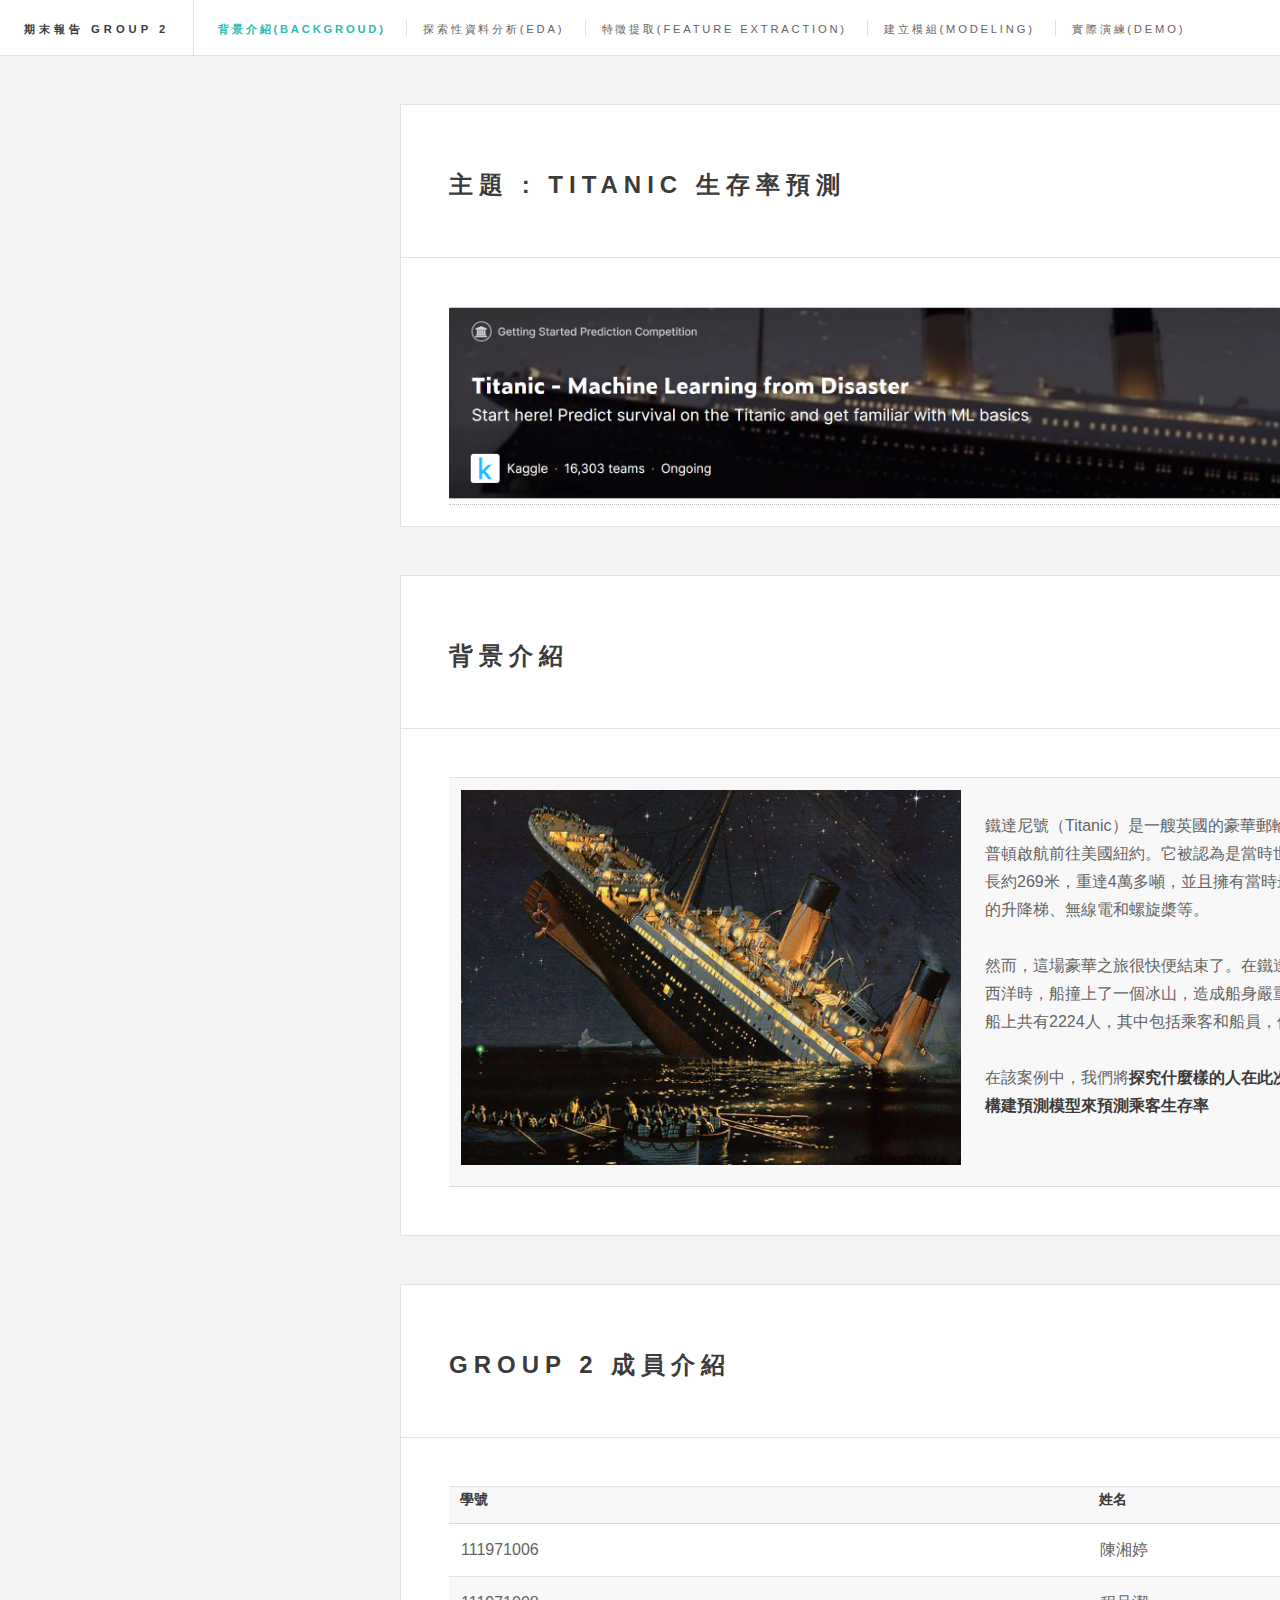
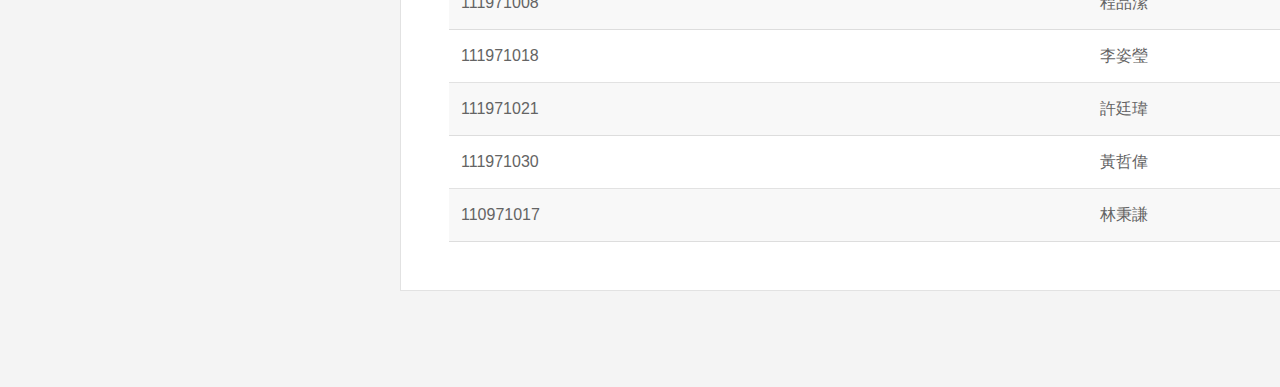
==== commit 2b0db338: "update" ====
--- a/finalReport/index.html
+++ b/finalReport/index.html
@@ -35,6 +35,35 @@
 					<article class="post">
 						<header>
 							<div class="title">
+								<h2>主題 : Titanic 生存率預測</b></h2>
+							</div>
+						</header>
+						<a href="https://www.kaggle.com/c/titanic/data"><img src="images/dataset.png" alt="" style="width: 100%;"/></a>
+					</article>
+					<a name="Section2"></a>
+					<article class="post">
+						<header>
+							<div class="title">
+								<h2>背景介紹</h2>
+							</div>
+						</header>
+						<table style="border: 0px;">
+							<tr>
+								<td>
+									<img src="images/titanic.jpg" alt="" style="width: 500px;"/>
+								</td>
+								<td style="vertical-align: middle;">
+									<p>鐵達尼號（Titanic）是一艘英國的豪華郵輪，於1912年4月10日從英國南安普頓啟航前往美國紐約。它被認為是當時世界上最大、最先進的郵輪之一，長約269米，重達4萬多噸，並且擁有當時最先進的船舶技術，包括電力驅動的升降梯、無線電和螺旋槳等。<br/><br/>
+										然而，這場豪華之旅很快便結束了。在鐵達尼號於4月14日深夜航行至北大西洋時，船撞上了一個冰山，造成船身嚴重受損，最終導致鐵達尼號沉沒。船上共有2224人，其中包括乘客和船員，但只有710人幸存下來。<br/><br/>
+										在該案例中，我們將<b>探究什麼樣的人在此次海難中倖存的幾率更高，並通過構建預測模型來預測乘客生存率</b></p>
+								</td>
+							</tr>
+						</table>
+					</article>
+					<a name="Section3"></a>
+					<article class="post">
+						<header>
+							<div class="title">
 								<h2>Group 2 成員介紹</h2>
 							</div>
 						</header>
@@ -68,51 +97,23 @@
 							</tbody>
 						</table>
 					</article>
-					<a name="Section2"></a>
-					<article class="post">
-						<header>
-							<div class="title">
-								<h2>主題 : Titanic 生存率預測</b></h2>
-							</div>
-						</header>
-						<a href="https://www.kaggle.com/c/titanic/data"><img src="images/dataset.png" alt="" style="width: 100%;"/></a>
-					</article>
-					<a name="Section3"></a>
-					<article class="post">
-						<header>
-							<div class="title">
-								<h2>背景介紹</h2>
-							</div>
-						</header>
-						<table style="border: 0px;">
-							<tr>
-								<td>
-									<img src="images/titanic.jpg" alt="" style="width: 500px;"/>
-								</td>
-								<td style="vertical-align: middle;">
-									<p>鐵達尼號（Titanic）是一艘英國的豪華郵輪，於1912年4月10日從英國南安普頓啟航前往美國紐約。它被認為是當時世界上最大、最先進的郵輪之一，長約269米，重達4萬多噸，並且擁有當時最先進的船舶技術，包括電力驅動的升降梯、無線電和螺旋槳等。<br/><br/>
-										然而，這場豪華之旅很快便結束了。在鐵達尼號於4月14日深夜航行至北大西洋時，船撞上了一個冰山，造成船身嚴重受損，最終導致鐵達尼號沉沒。船上共有2224人，其中包括乘客和船員，但只有710人幸存下來。<br/><br/>
-										在該案例中，我們將<b>探究什麼樣的人在此次海難中倖存的幾率更高，並通過構建預測模型來預測乘客生存率</b></p>
-								</td>
-							</tr>
-						</table>
-					</article>
 				</div>
 				<!-- Sidebar -->
 				<section id="sidebar" style="position: fixed;left: 6em;">
 					<!-- Posts List -->
 						<section>
-							<ul class="posts">
+							<ul class="posts">							
 								<li>
-									<article><header><h3><a href="#Section1">成員介紹</a></h3></header></article>
+									<article><header><h3><a href="#Section1">主題</a></h3></header></article>
 								</li>
 								<li>
-									<article><header><h3><a href="#Section2">主題</a></h3></header></article>
+									<article><header><h3><a href="#Section2">背景介紹</a></h3></header></article>
 								</li>
 								<li>
-									<article><header><h3><a href="#Section3">背景介紹</a></h3></header></article>
+									<article><header><h3><a href="#Section3">成員介紹</a></h3></header></article>
 								</li>
 							</ul>
+							<audio src="music/MyHeartWillGoOn.mp3" autoplay></audio>
 						</section>
 				</section>
 			</div>
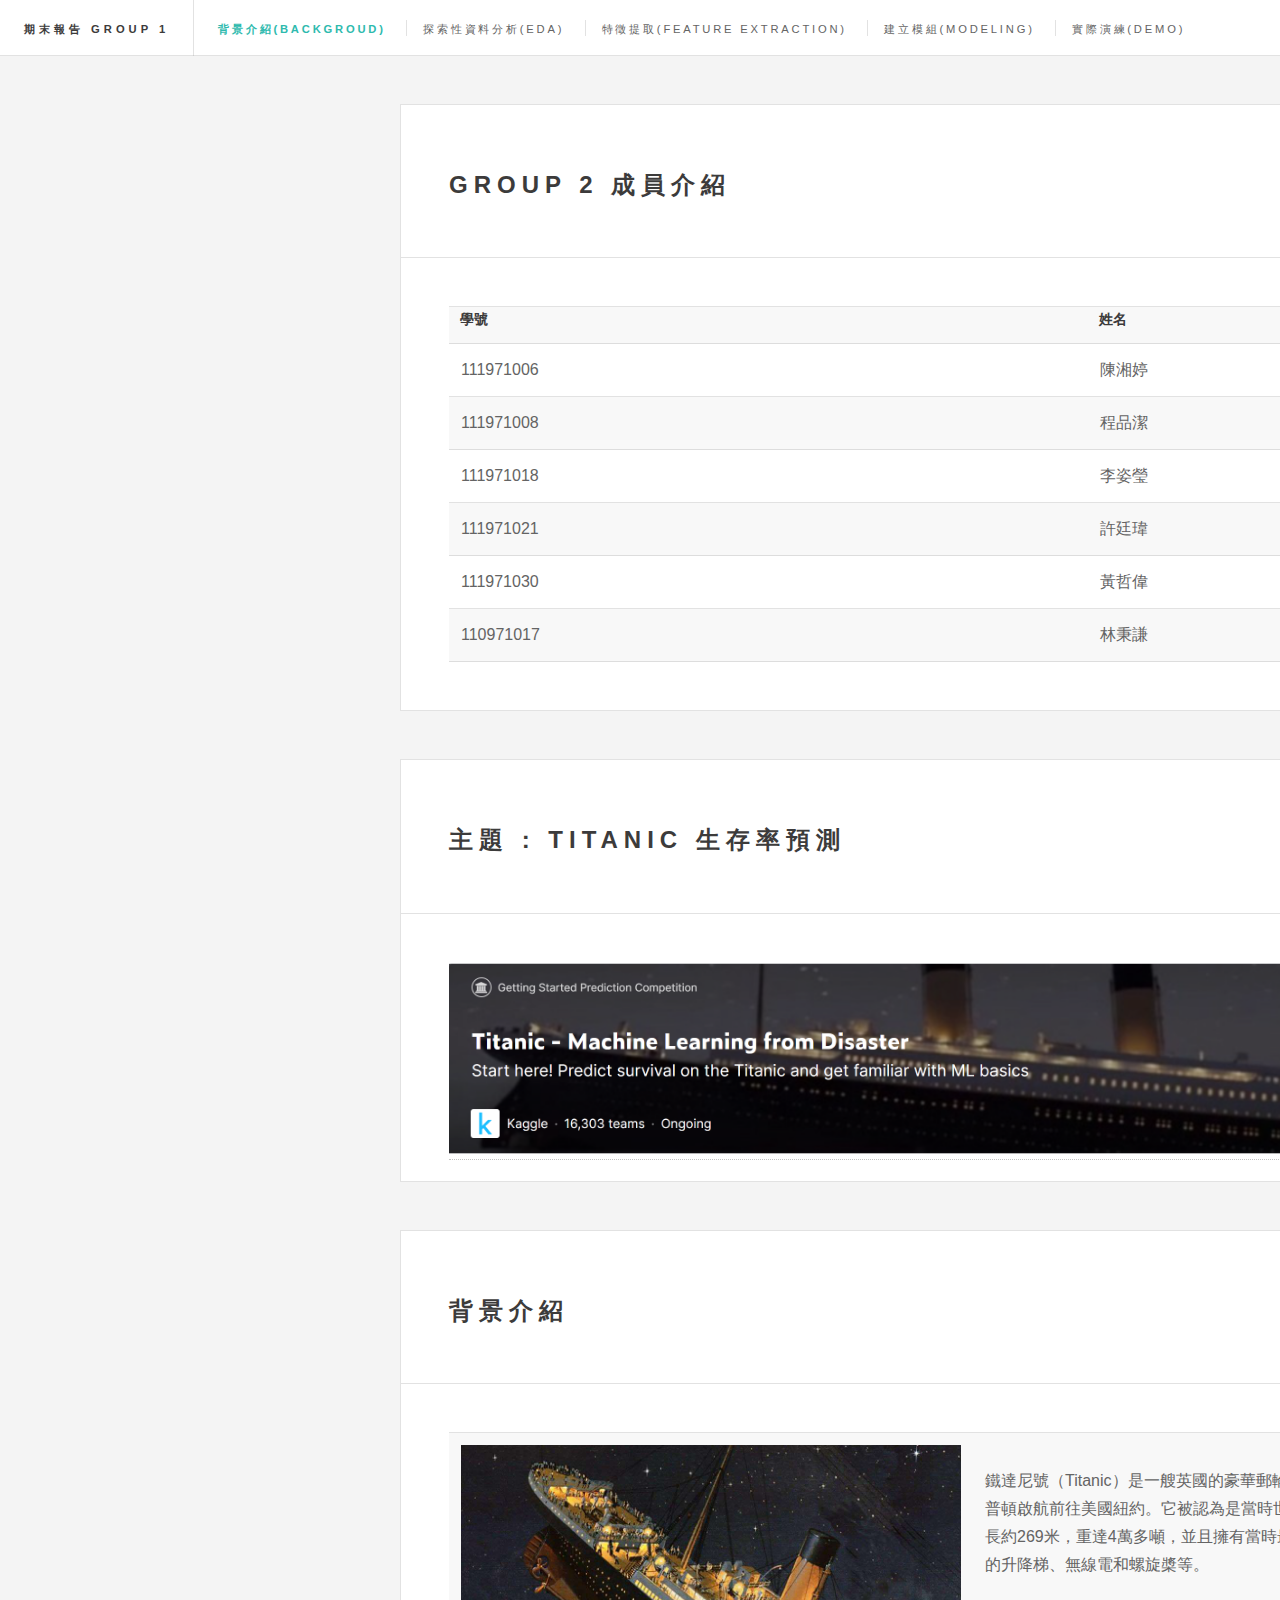
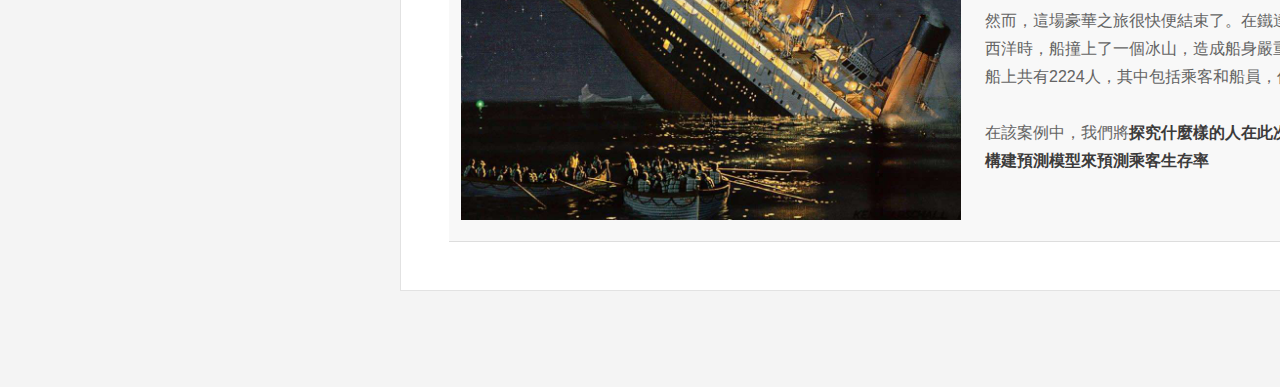
==== commit 9288427d: "update group no and add correlation heatmap" ====
--- a/finalReport/index.html
+++ b/finalReport/index.html
@@ -17,7 +17,7 @@
 			<div id="wrapper">
 				<!-- Header -->
 					<header id="header">
-						<h1><a href="#">期末報告 Group 2</a></h1>
+						<h1><a href="#">期末報告 Group 1</a></h1>
 						<nav class="links">
 							<ul>
 								<li><a href="index.html" class="selected">背景介紹(Backgroud)</a></li>
@@ -32,35 +32,6 @@
 				<!-- Main -->
 				<div id="main" style="margin-left: 22em;">
 					<a name="Section1"></a>
-					<article class="post">
-						<header>
-							<div class="title">
-								<h2>主題 : Titanic 生存率預測</b></h2>
-							</div>
-						</header>
-						<a href="https://www.kaggle.com/c/titanic/data"><img src="images/dataset.png" alt="" style="width: 100%;"/></a>
-					</article>
-					<a name="Section2"></a>
-					<article class="post">
-						<header>
-							<div class="title">
-								<h2>背景介紹</h2>
-							</div>
-						</header>
-						<table style="border: 0px;">
-							<tr>
-								<td>
-									<img src="images/titanic.jpg" alt="" style="width: 500px;"/>
-								</td>
-								<td style="vertical-align: middle;">
-									<p>鐵達尼號（Titanic）是一艘英國的豪華郵輪，於1912年4月10日從英國南安普頓啟航前往美國紐約。它被認為是當時世界上最大、最先進的郵輪之一，長約269米，重達4萬多噸，並且擁有當時最先進的船舶技術，包括電力驅動的升降梯、無線電和螺旋槳等。<br/><br/>
-										然而，這場豪華之旅很快便結束了。在鐵達尼號於4月14日深夜航行至北大西洋時，船撞上了一個冰山，造成船身嚴重受損，最終導致鐵達尼號沉沒。船上共有2224人，其中包括乘客和船員，但只有710人幸存下來。<br/><br/>
-										在該案例中，我們將<b>探究什麼樣的人在此次海難中倖存的幾率更高，並通過構建預測模型來預測乘客生存率</b></p>
-								</td>
-							</tr>
-						</table>
-					</article>
-					<a name="Section3"></a>
 					<article class="post">
 						<header>
 							<div class="title">
@@ -97,20 +68,49 @@
 							</tbody>
 						</table>
 					</article>
+					<a name="Section2"></a>
+					<article class="post">
+						<header>
+							<div class="title">
+								<h2>主題 : Titanic 生存率預測</b></h2>
+							</div>
+						</header>
+						<a href="https://www.kaggle.com/c/titanic/data"><img src="images/dataset.png" alt="" style="width: 100%;"/></a>
+					</article>
+					<a name="Section3"></a>
+					<article class="post">
+						<header>
+							<div class="title">
+								<h2>背景介紹</h2>
+							</div>
+						</header>
+						<table style="border: 0px;">
+							<tr>
+								<td>
+									<img src="images/titanic.jpg" alt="" style="width: 500px;"/>
+								</td>
+								<td style="vertical-align: middle;">
+									<p>鐵達尼號（Titanic）是一艘英國的豪華郵輪，於1912年4月10日從英國南安普頓啟航前往美國紐約。它被認為是當時世界上最大、最先進的郵輪之一，長約269米，重達4萬多噸，並且擁有當時最先進的船舶技術，包括電力驅動的升降梯、無線電和螺旋槳等。<br/><br/>
+										然而，這場豪華之旅很快便結束了。在鐵達尼號於4月14日深夜航行至北大西洋時，船撞上了一個冰山，造成船身嚴重受損，最終導致鐵達尼號沉沒。船上共有2224人，其中包括乘客和船員，但只有710人幸存下來。<br/><br/>
+										在該案例中，我們將<b>探究什麼樣的人在此次海難中倖存的幾率更高，並通過構建預測模型來預測乘客生存率</b></p>
+								</td>
+							</tr>
+						</table>
+					</article>
 				</div>
 				<!-- Sidebar -->
 				<section id="sidebar" style="position: fixed;left: 6em;">
 					<!-- Posts List -->
 						<section>
-							<ul class="posts">							
+							<ul class="posts">
 								<li>
-									<article><header><h3><a href="#Section1">主題</a></h3></header></article>
+									<article><header><h3><a href="#Section1">成員介紹</a></h3></header></article>
 								</li>
 								<li>
-									<article><header><h3><a href="#Section2">背景介紹</a></h3></header></article>
+									<article><header><h3><a href="#Section2">主題</a></h3></header></article>
 								</li>
 								<li>
-									<article><header><h3><a href="#Section3">成員介紹</a></h3></header></article>
+									<article><header><h3><a href="#Section3">背景介紹</a></h3></header></article>
 								</li>
 							</ul>
 							<audio src="music/MyHeartWillGoOn.mp3" autoplay></audio>
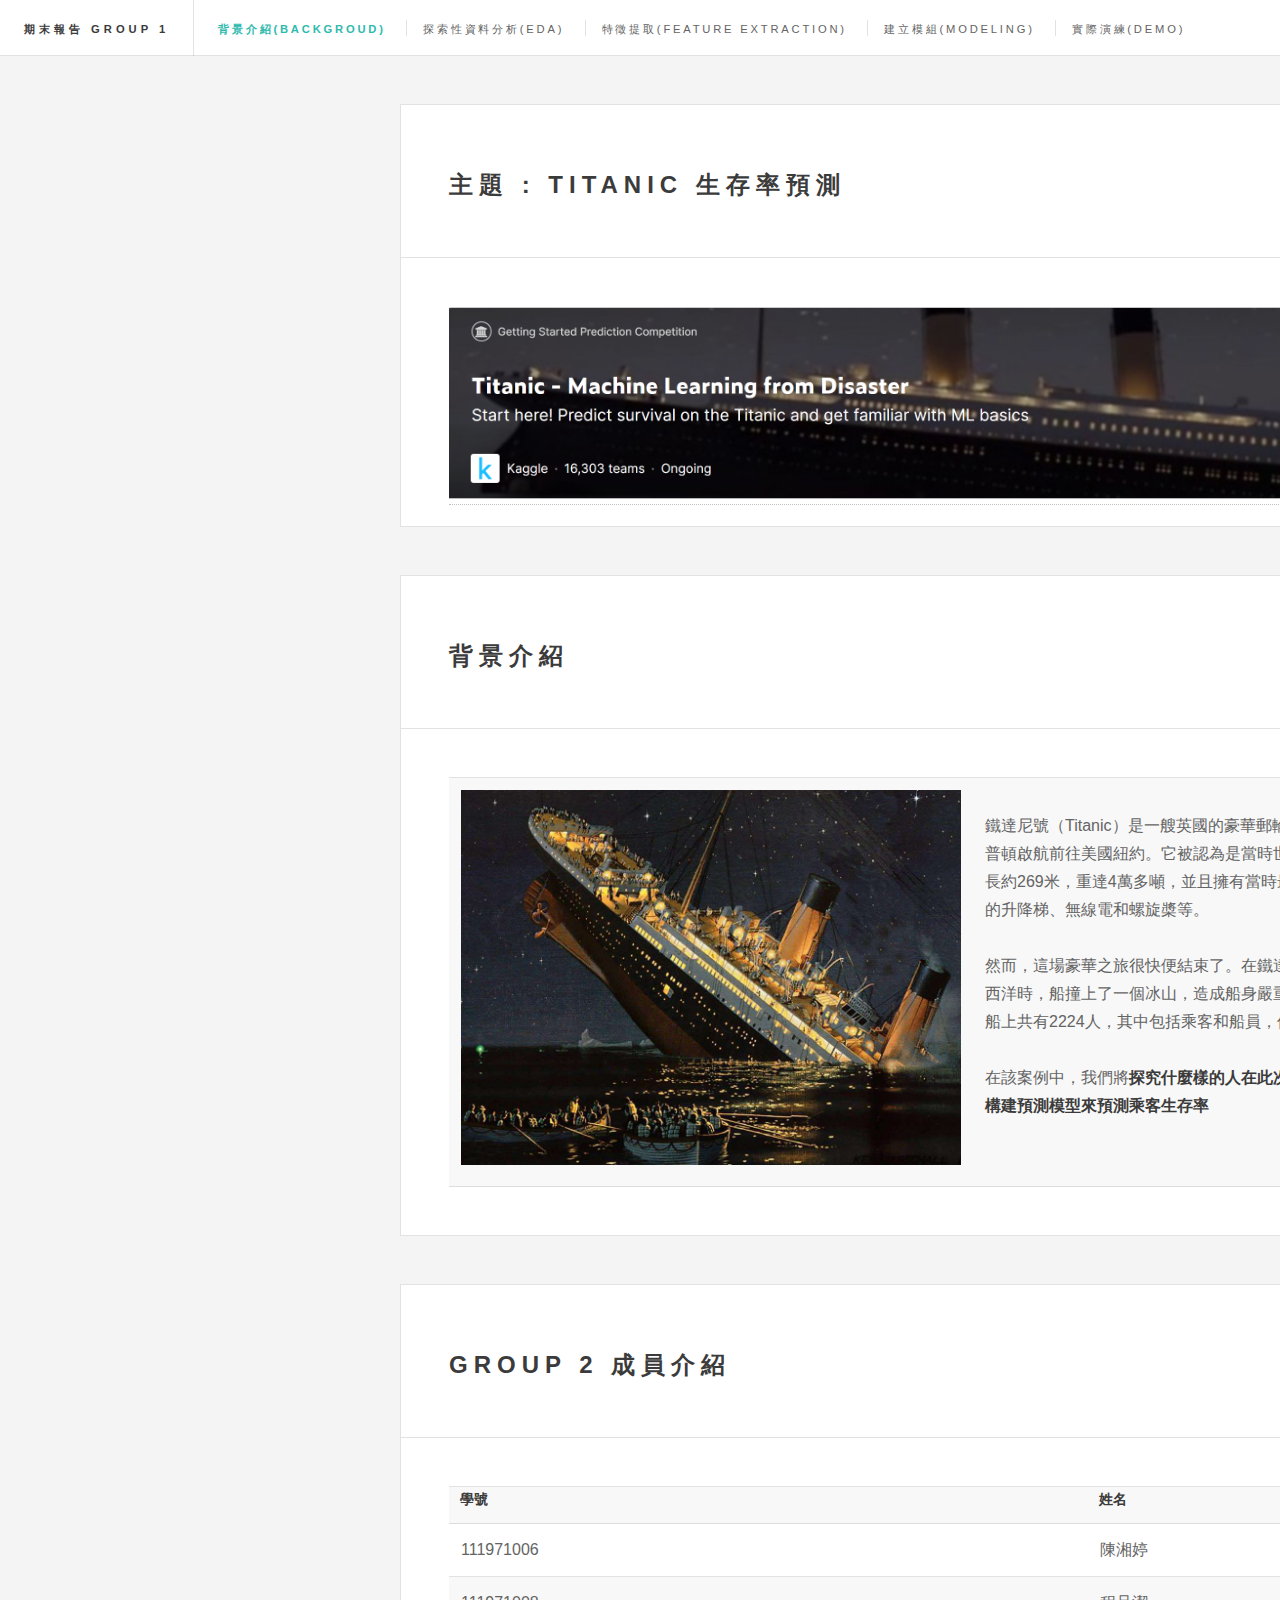
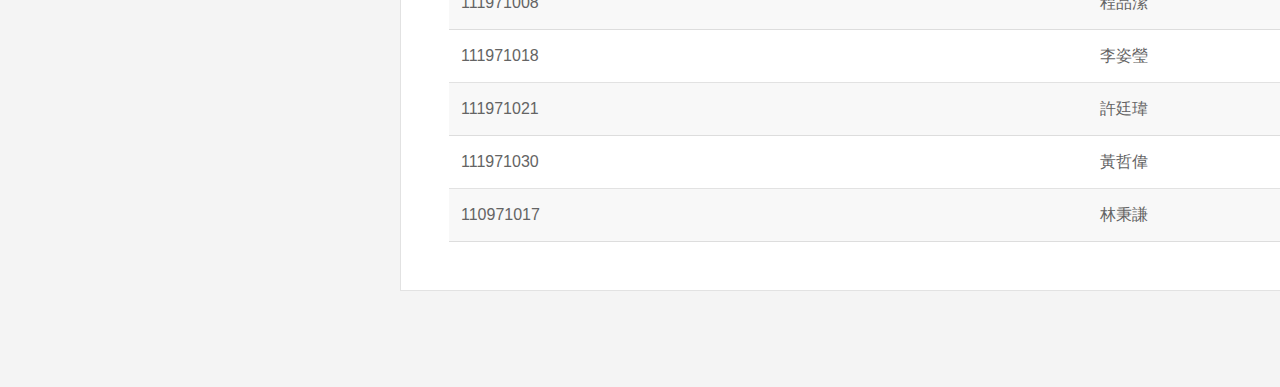
==== commit 9dd79f7f: "Merge branch 'main' of https://github.com/111971030/DS2023" ====
--- a/finalReport/index.html
+++ b/finalReport/index.html
@@ -35,6 +35,35 @@
 					<article class="post">
 						<header>
 							<div class="title">
+								<h2>主題 : Titanic 生存率預測</b></h2>
+							</div>
+						</header>
+						<a href="https://www.kaggle.com/c/titanic/data"><img src="images/dataset.png" alt="" style="width: 100%;"/></a>
+					</article>
+					<a name="Section2"></a>
+					<article class="post">
+						<header>
+							<div class="title">
+								<h2>背景介紹</h2>
+							</div>
+						</header>
+						<table style="border: 0px;">
+							<tr>
+								<td>
+									<img src="images/titanic.jpg" alt="" style="width: 500px;"/>
+								</td>
+								<td style="vertical-align: middle;">
+									<p>鐵達尼號（Titanic）是一艘英國的豪華郵輪，於1912年4月10日從英國南安普頓啟航前往美國紐約。它被認為是當時世界上最大、最先進的郵輪之一，長約269米，重達4萬多噸，並且擁有當時最先進的船舶技術，包括電力驅動的升降梯、無線電和螺旋槳等。<br/><br/>
+										然而，這場豪華之旅很快便結束了。在鐵達尼號於4月14日深夜航行至北大西洋時，船撞上了一個冰山，造成船身嚴重受損，最終導致鐵達尼號沉沒。船上共有2224人，其中包括乘客和船員，但只有710人幸存下來。<br/><br/>
+										在該案例中，我們將<b>探究什麼樣的人在此次海難中倖存的幾率更高，並通過構建預測模型來預測乘客生存率</b></p>
+								</td>
+							</tr>
+						</table>
+					</article>
+					<a name="Section3"></a>
+					<article class="post">
+						<header>
+							<div class="title">
 								<h2>Group 2 成員介紹</h2>
 							</div>
 						</header>
@@ -68,49 +97,20 @@
 							</tbody>
 						</table>
 					</article>
-					<a name="Section2"></a>
-					<article class="post">
-						<header>
-							<div class="title">
-								<h2>主題 : Titanic 生存率預測</b></h2>
-							</div>
-						</header>
-						<a href="https://www.kaggle.com/c/titanic/data"><img src="images/dataset.png" alt="" style="width: 100%;"/></a>
-					</article>
-					<a name="Section3"></a>
-					<article class="post">
-						<header>
-							<div class="title">
-								<h2>背景介紹</h2>
-							</div>
-						</header>
-						<table style="border: 0px;">
-							<tr>
-								<td>
-									<img src="images/titanic.jpg" alt="" style="width: 500px;"/>
-								</td>
-								<td style="vertical-align: middle;">
-									<p>鐵達尼號（Titanic）是一艘英國的豪華郵輪，於1912年4月10日從英國南安普頓啟航前往美國紐約。它被認為是當時世界上最大、最先進的郵輪之一，長約269米，重達4萬多噸，並且擁有當時最先進的船舶技術，包括電力驅動的升降梯、無線電和螺旋槳等。<br/><br/>
-										然而，這場豪華之旅很快便結束了。在鐵達尼號於4月14日深夜航行至北大西洋時，船撞上了一個冰山，造成船身嚴重受損，最終導致鐵達尼號沉沒。船上共有2224人，其中包括乘客和船員，但只有710人幸存下來。<br/><br/>
-										在該案例中，我們將<b>探究什麼樣的人在此次海難中倖存的幾率更高，並通過構建預測模型來預測乘客生存率</b></p>
-								</td>
-							</tr>
-						</table>
-					</article>
 				</div>
 				<!-- Sidebar -->
 				<section id="sidebar" style="position: fixed;left: 6em;">
 					<!-- Posts List -->
 						<section>
-							<ul class="posts">
+							<ul class="posts">							
 								<li>
-									<article><header><h3><a href="#Section1">成員介紹</a></h3></header></article>
+									<article><header><h3><a href="#Section1">主題</a></h3></header></article>
 								</li>
 								<li>
-									<article><header><h3><a href="#Section2">主題</a></h3></header></article>
+									<article><header><h3><a href="#Section2">背景介紹</a></h3></header></article>
 								</li>
 								<li>
-									<article><header><h3><a href="#Section3">背景介紹</a></h3></header></article>
+									<article><header><h3><a href="#Section3">成員介紹</a></h3></header></article>
 								</li>
 							</ul>
 							<audio src="music/MyHeartWillGoOn.mp3" autoplay></audio>
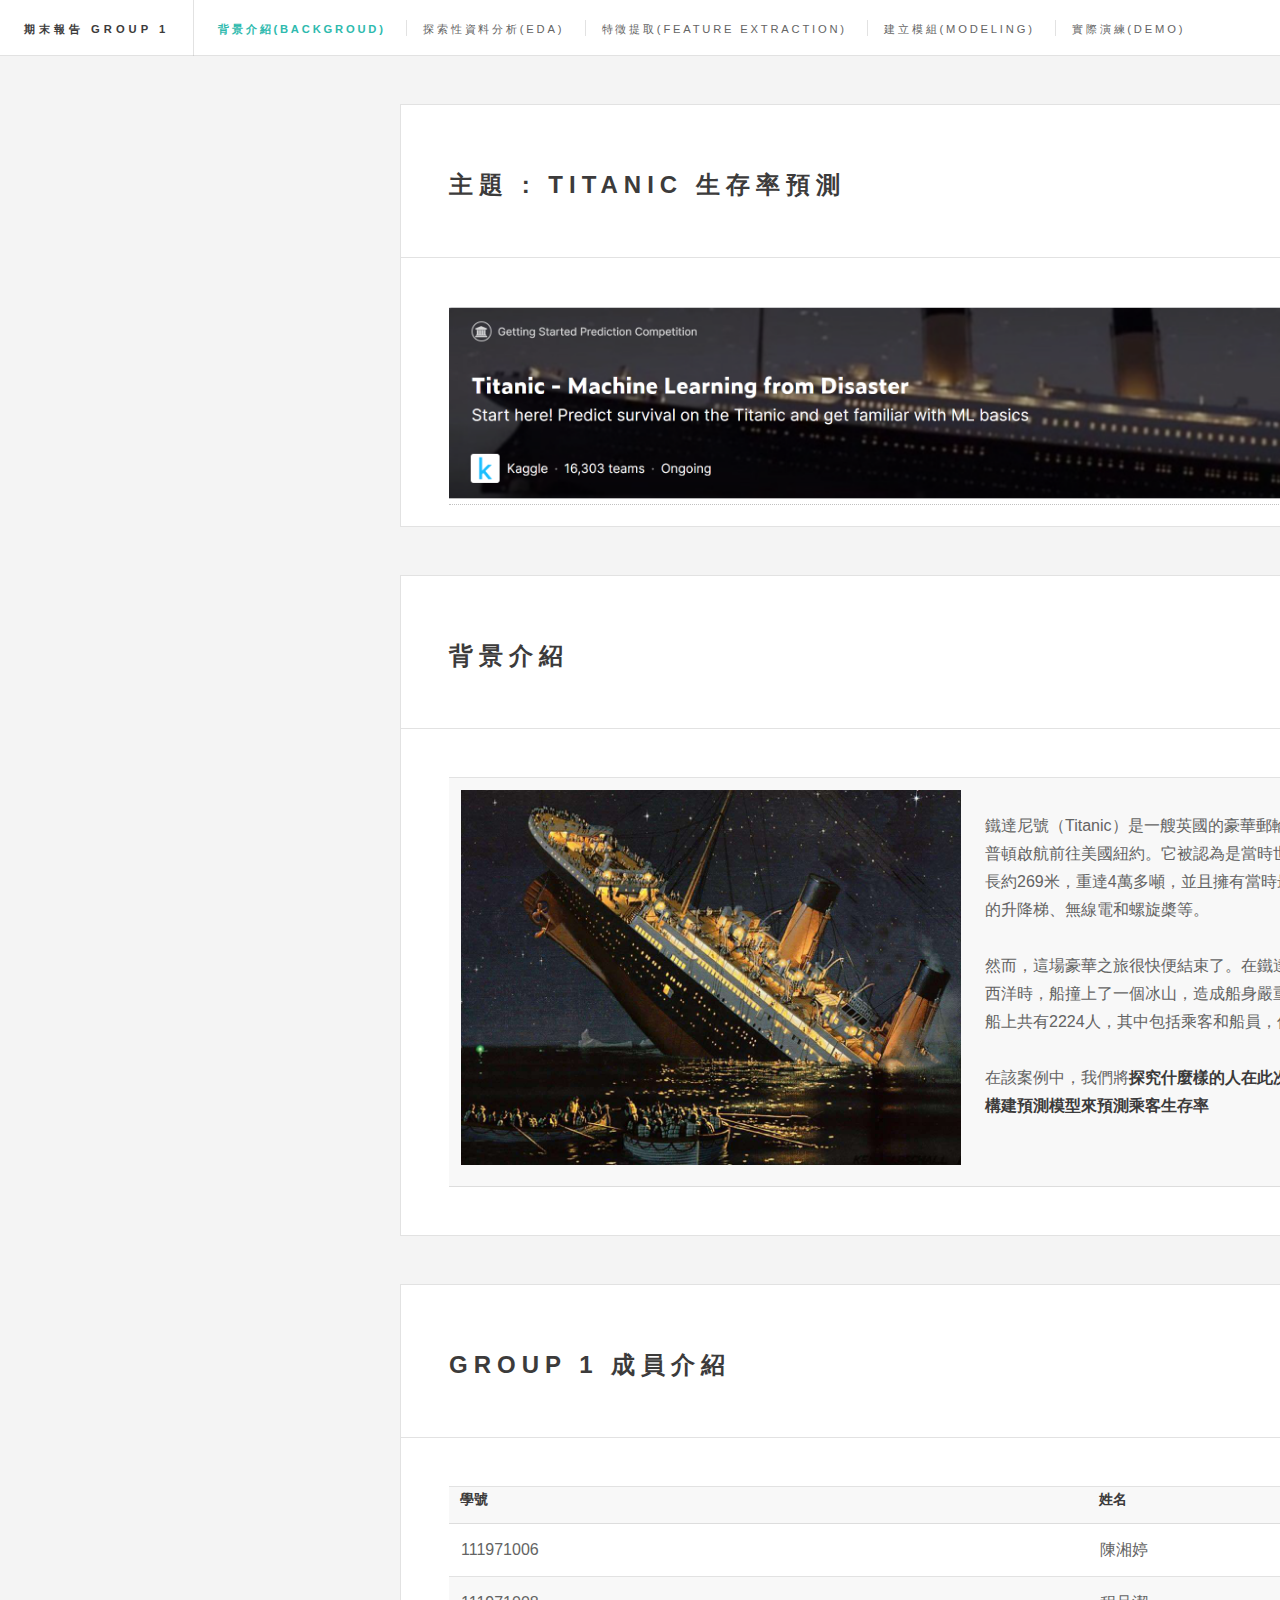
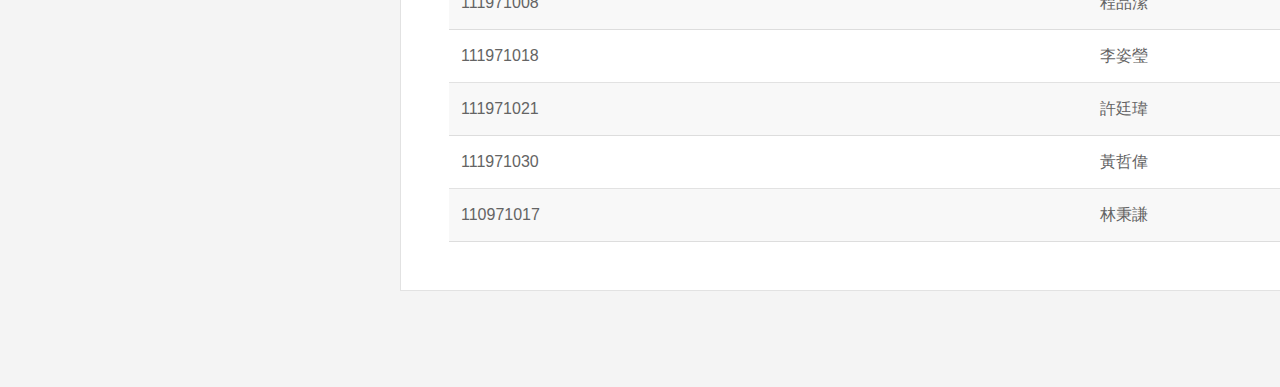
==== commit 1fb13b97: "update group name" ====
--- a/finalReport/index.html
+++ b/finalReport/index.html
@@ -64,7 +64,7 @@
 					<article class="post">
 						<header>
 							<div class="title">
-								<h2>Group 2 成員介紹</h2>
+								<h2>group 1 成員介紹</h2>
 							</div>
 						</header>
 						<table>
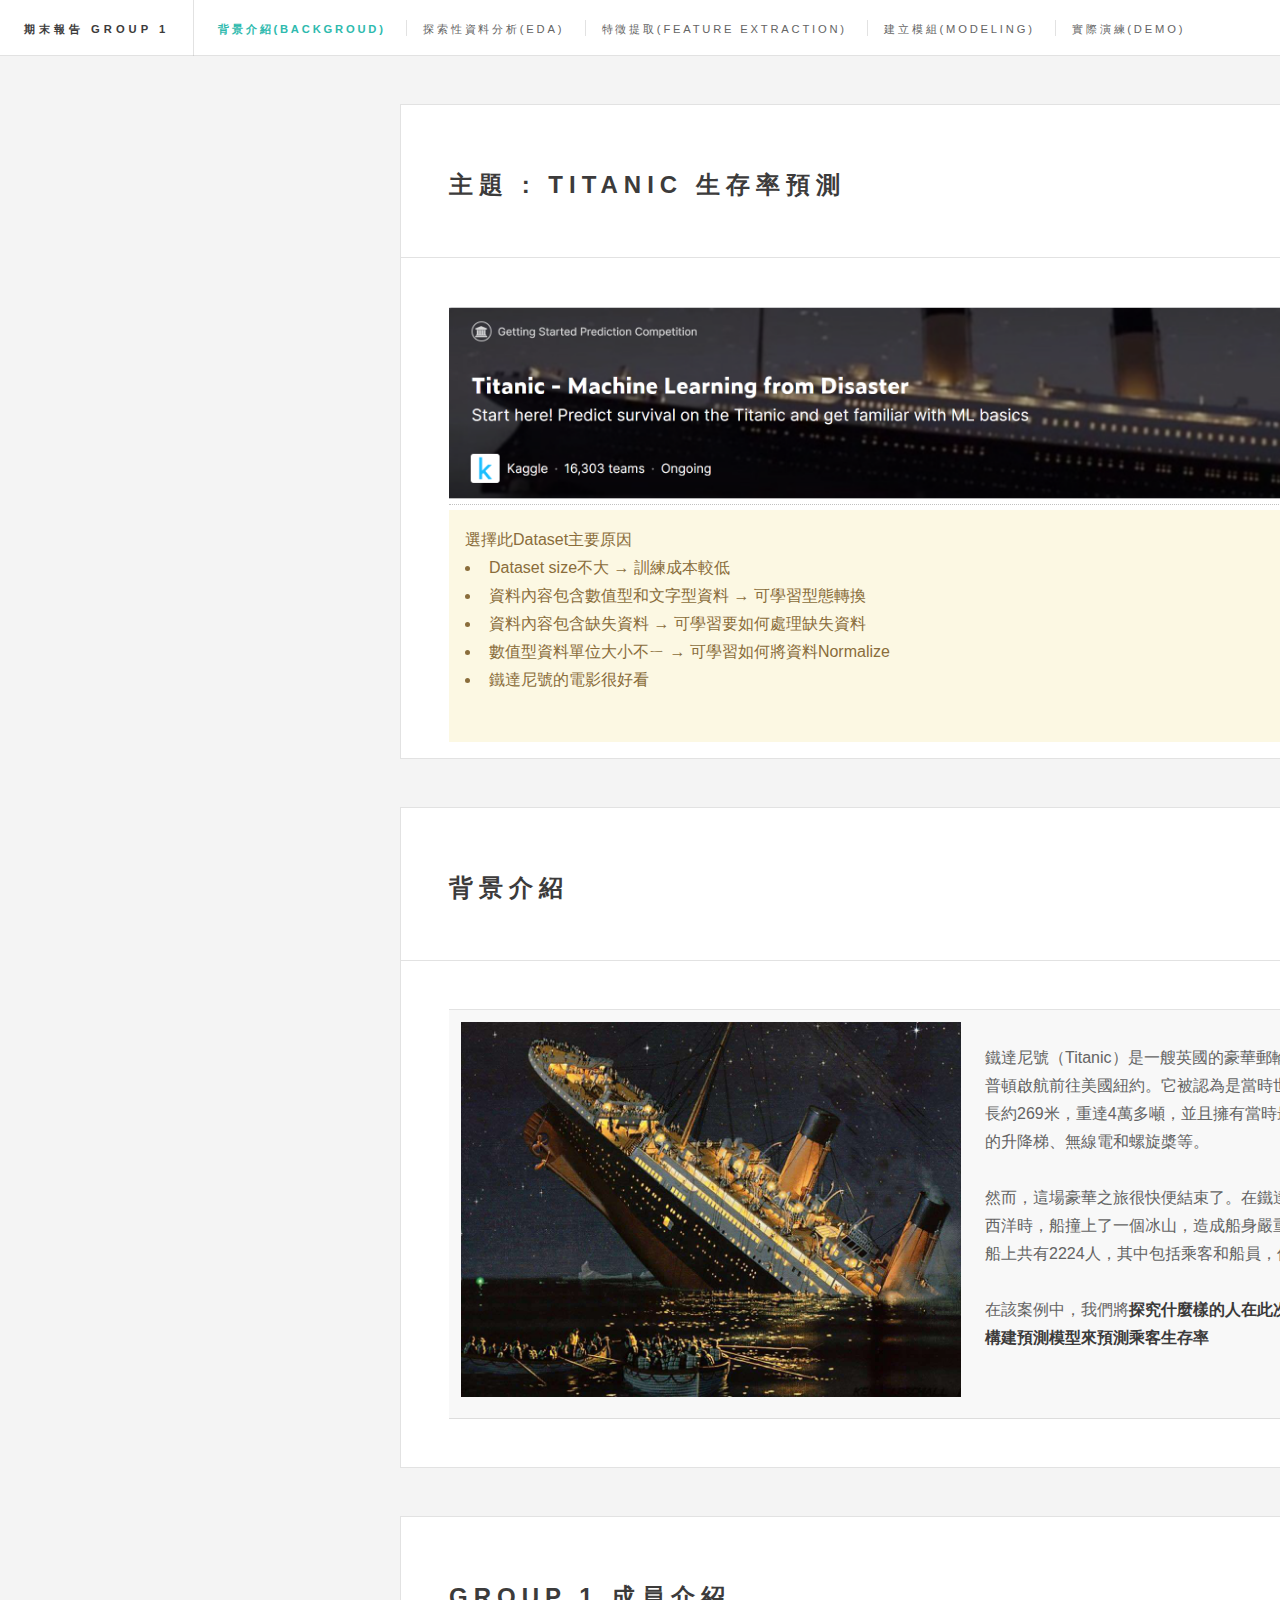
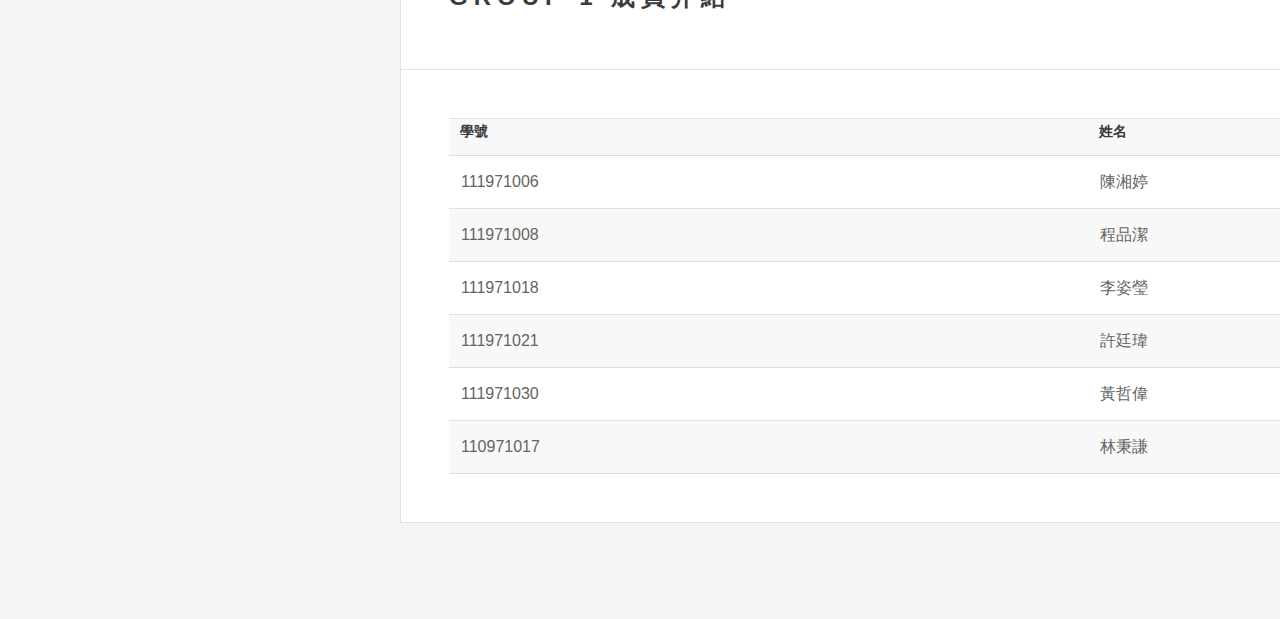
==== commit d3a2a6d2: "Update index.html" ====
--- a/finalReport/index.html
+++ b/finalReport/index.html
@@ -31,6 +31,7 @@
 					</header>
 				<!-- Main -->
 				<div id="main" style="margin-left: 22em;">
+					<audio src="music/MyHeartWillGoOn.mp3" autoplay></audio>
 					<a name="Section1"></a>
 					<article class="post">
 						<header>
@@ -39,6 +40,16 @@
 							</div>
 						</header>
 						<a href="https://www.kaggle.com/c/titanic/data"><img src="images/dataset.png" alt="" style="width: 100%;"/></a>
+						<div class="article_comment">
+							選擇此Dataset主要原因<br/>
+							<ul>
+								<li>Dataset size不大 → 訓練成本較低</li>
+								<li>資料內容包含數值型和文字型資料 → 可學習型態轉換</li>
+								<li>資料內容包含缺失資料 → 可學習要如何處理缺失資料</li>
+								<li>數值型資料單位大小不ㄧ → 可學習如何將資料Normalize</li>
+								<li>鐵達尼號的電影很好看</li>
+							</ul>
+						</div>
 					</article>
 					<a name="Section2"></a>
 					<article class="post">
@@ -113,10 +124,10 @@
 									<article><header><h3><a href="#Section3">成員介紹</a></h3></header></article>
 								</li>
 							</ul>
-							<audio src="music/MyHeartWillGoOn.mp3" autoplay></audio>
+							
 						</section>
 				</section>
 			</div>
 	</body>
 
-</html>+</html>
